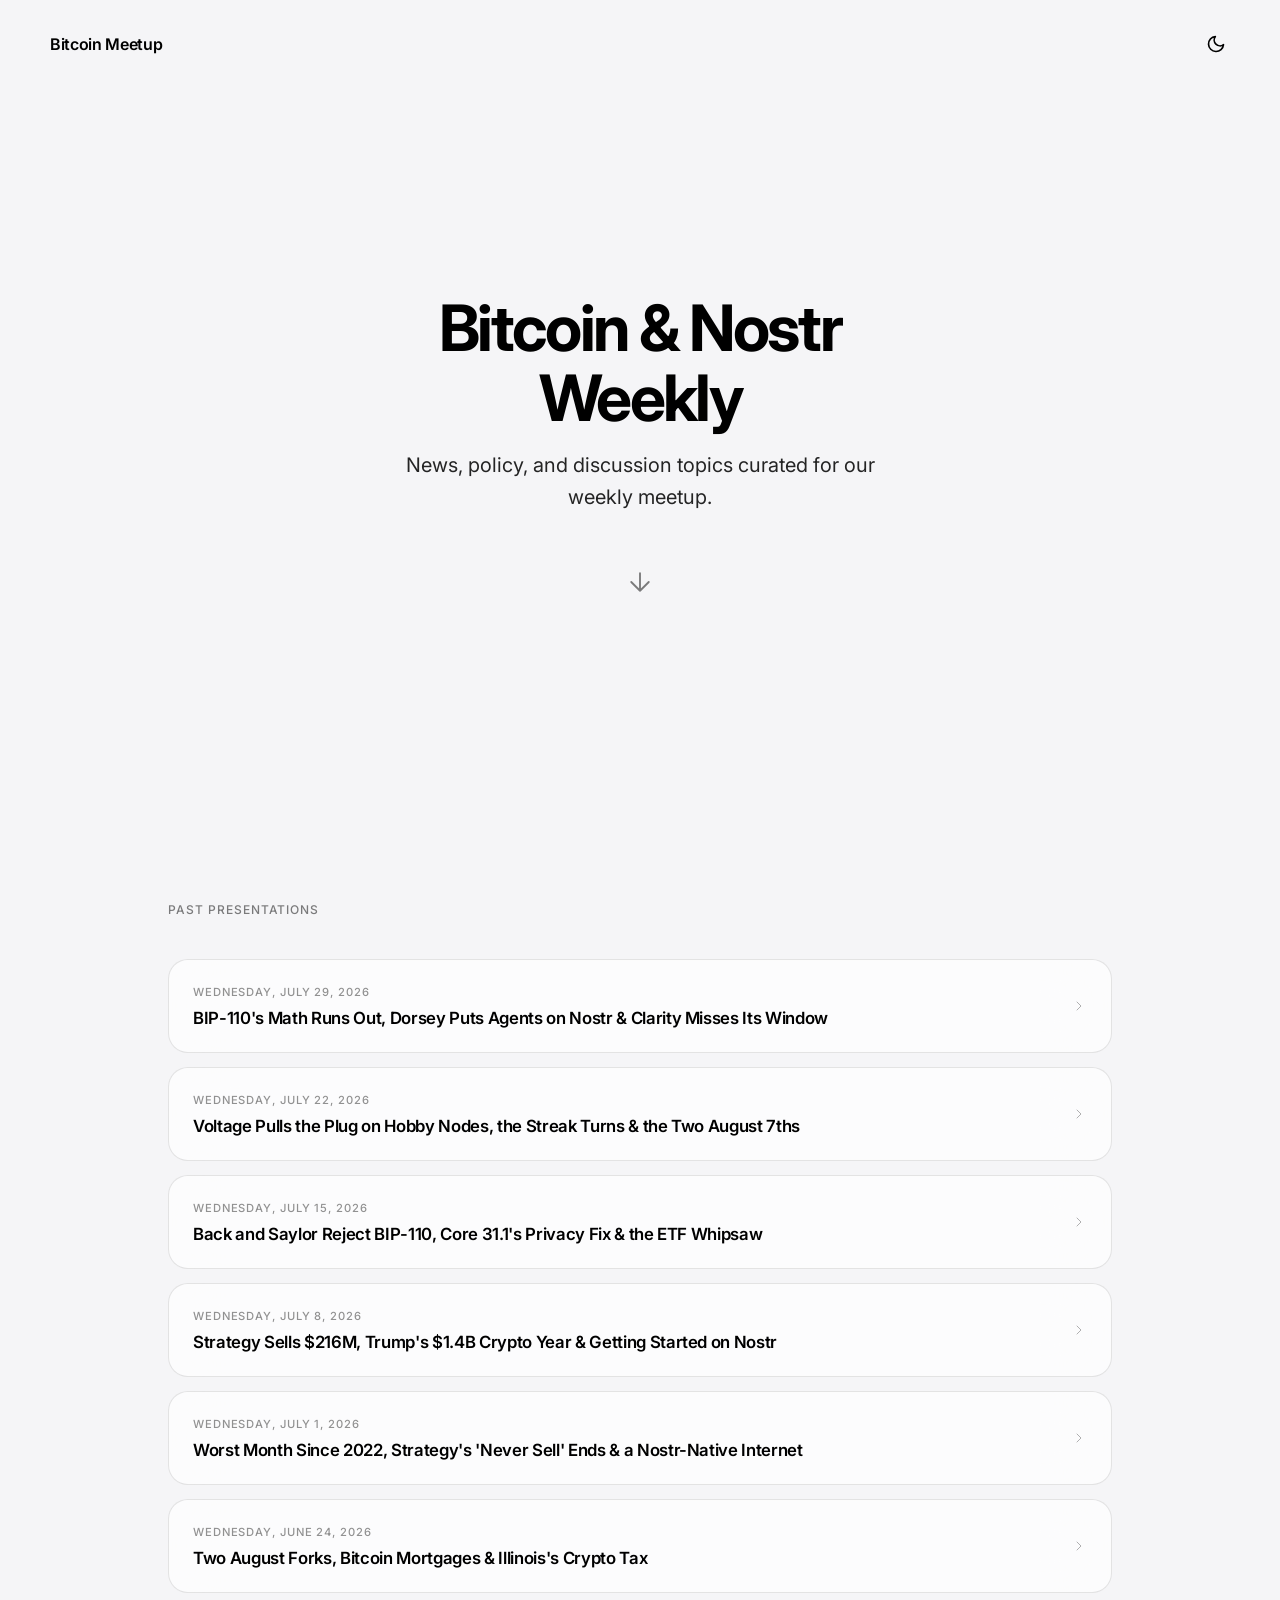
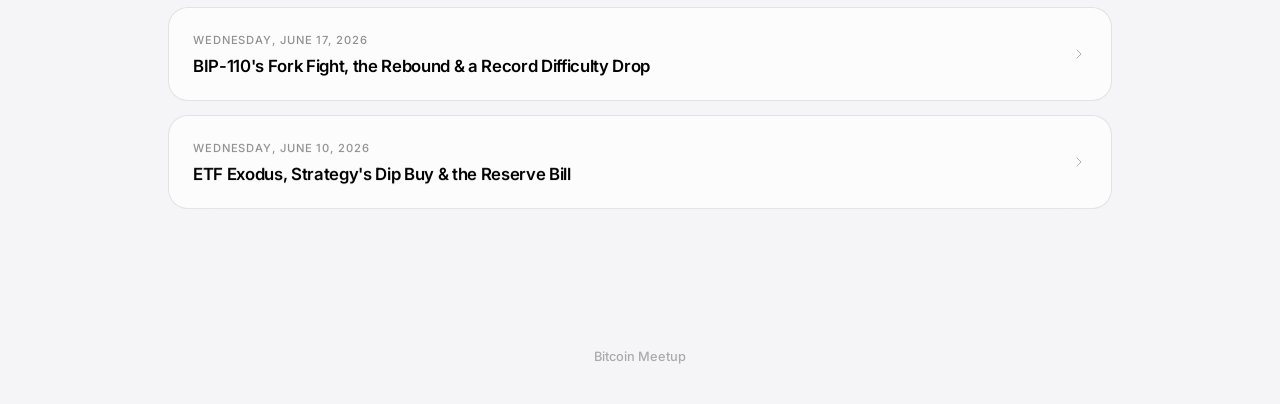
==== index.html @ 948a9940 "Add files via upload" ====
<!DOCTYPE html>
<html lang="en">
<head>
    <meta charset="UTF-8">
    <meta name="viewport" content="width=device-width, initial-scale=1.0, viewport-fit=cover">
    <title>Bitcoin Meetup — Weekly Presentations</title>
    <meta name="description" content="Weekly Bitcoin and Nostr news and discussion topics for our meetup group.">
    <meta name="theme-color" content="#000000">
    <meta name="apple-mobile-web-app-capable" content="yes">
    <meta name="apple-mobile-web-app-status-bar-style" content="black-translucent">
    <link rel="icon" href="data:image/svg+xml,<svg xmlns='http://www.w3.org/2000/svg' viewBox='0 0 100 100'><text y='.9em' font-size='90'>₿</text></svg>">
    <link href="https://fonts.googleapis.com/css2?family=Inter:wght@300;400;500;600;700&display=swap" rel="stylesheet">
    <link rel="stylesheet" href="styles.css">
</head>
<body data-theme="dark">

    <!-- Navigation -->
    <nav class="header-nav">
        <a href="index.html" class="logo" id="logo-refresh">Bitcoin Meetup</a>
        <div class="nav-right">
            <button id="theme-toggle" class="theme-toggle" aria-label="Toggle Theme">
                <svg id="theme-icon" width="20" height="20" viewBox="0 0 24 24" fill="none" stroke="currentColor"
                    stroke-width="2" stroke-linecap="round" stroke-linejoin="round">
                    <path class="sun-path"
                        d="M12 3v1m0 16v1m9-9h-1M4 12H3m15.364 6.364l-.707-.707M6.343 6.343l-.707-.707m12.728 0l-.707.707M6.343 17.657l-.707.707M16 12a4 4 0 11-8 0 4 4 0 018 0z">
                    </path>
                </svg>
            </button>
        </div>
    </nav>

    <!-- Hero Section -->
    <section class="hero-section">
        <div class="hero-content">
            <h1 class="hero-title">Bitcoin &amp; Nostr<br>Weekly</h1>
            <p class="hero-subtitle">News, policy, and discussion topics curated for our weekly meetup.</p>
            <a href="#presentations" class="scroll-cue" aria-label="Scroll to presentations">
                <svg width="30" height="30" viewBox="0 0 24 24" fill="none" stroke="currentColor" stroke-width="1.5" stroke-linecap="round" stroke-linejoin="round">
                    <path d="M12 5v14M19 12l-7 7-7-7"/>
                </svg>
            </a>
        </div>
    </section>

    <!-- Archive List -->
    <div class="content-section" id="presentations">
        <p class="section-label">Past Presentations</p>
        <div id="archive-list" class="archive-list">
            <!-- Populated by JavaScript -->
        </div>
        <div id="empty-state" class="empty-state" style="display: none;">
            <p class="empty-state-text">No presentations yet. Check back soon.</p>
        </div>
    </div>

    <!-- Footer -->
    <footer class="footer">
        Bitcoin Meetup
    </footer>

    <script src="gsap.min.js"></script>
    <script src="script.js"></script>
    <script>
        (function () {
            'use strict';

            // Inline fallback data (used when opening via file:// protocol)
            // Keep this in sync with weeks/index.json
            const INLINE_DATA = {
                "weeks": [
                    {
                        "id": "2026-W32",
                        "date": "2026-08-05",
                        "title": "The Coldcard Seed Heist & BIP-110's Flag Day"
                    },
                    {
                        "id": "2026-W31",
                        "date": "2026-07-29",
                        "title": "BIP-110's Math Runs Out, Dorsey Puts Agents on Nostr & Clarity Misses Its Window"
                    },
                    {
                        "id": "2026-W30",
                        "date": "2026-07-22",
                        "title": "Voltage Pulls the Plug on Hobby Nodes, the Streak Turns & the Two August 7ths"
                    },
                    {
                        "id": "2026-W29",
                        "date": "2026-07-15",
                        "title": "Back and Saylor Reject BIP-110, Core 31.1's Privacy Fix & the ETF Whipsaw"
                    },
                    {
                        "id": "2026-W28",
                        "date": "2026-07-08",
                        "title": "Strategy Sells $216M, Trump's $1.4B Crypto Year & Getting Started on Nostr"
                    },
                    {
                        "id": "2026-W27",
                        "date": "2026-07-01",
                        "title": "Worst Month Since 2022, Strategy's 'Never Sell' Ends & a Nostr-Native Internet"
                    },
                    {
                        "id": "2026-W26",
                        "date": "2026-06-24",
                        "title": "Two August Forks, Bitcoin Mortgages & Illinois's Crypto Tax"
                    },
                    {
                        "id": "2026-W25",
                        "date": "2026-06-17",
                        "title": "BIP-110's Fork Fight, the Rebound & a Record Difficulty Drop"
                    },
                    {
                        "id": "2026-W24",
                        "date": "2026-06-10",
                        "title": "ETF Exodus, Strategy's Dip Buy & the Reserve Bill"
                    }
                ]
            };

            const archiveList = document.getElementById('archive-list');
            const emptyState = document.getElementById('empty-state');

            function renderArchive(data) {
                if (!data.weeks || data.weeks.length === 0) {
                    emptyState.style.display = 'block';
                    return;
                }

                // Sort weeks newest first
                const sorted = data.weeks.sort((a, b) => b.date.localeCompare(a.date));

                sorted.forEach((week, index) => {
                    const card = document.createElement('a');
                    card.href = `week.html?week=${week.id}`;
                    card.className = 'archive-card';
                    card.dataset.delay = index * 0.1;

                    const dateObj = new Date(week.date + 'T12:00:00');
                    const formattedDate = dateObj.toLocaleDateString('en-US', {
                        weekday: 'long',
                        year: 'numeric',
                        month: 'long',
                        day: 'numeric'
                    });

                    card.innerHTML = `
                        <div class="archive-card-info">
                            <p class="archive-card-date">${formattedDate}</p>
                            <h3 class="archive-card-title">${week.title}</h3>
                        </div>
                        <svg class="archive-card-arrow" width="16" height="16" viewBox="0 0 24 24" fill="none" stroke="currentColor" stroke-width="1.5" stroke-linecap="round" stroke-linejoin="round">
                            <path d="M9 18l6-6-6-6"/>
                        </svg>
                    `;

                    archiveList.appendChild(card);
                });

                // Trigger scroll reveals for dynamically added cards
                if (typeof gsap !== 'undefined') {
                    const cards = archiveList.querySelectorAll('.archive-card');
                    gsap.set(cards, { opacity: 0, y: 20 });

                    const observer = new IntersectionObserver((entries) => {
                        entries.forEach(entry => {
                            if (entry.isIntersecting) {
                                gsap.to(entry.target, {
                                    opacity: 1,
                                    y: 0,
                                    duration: 0.8,
                                    ease: 'power4.out',
                                    delay: parseFloat(entry.target.dataset.delay) || 0
                                });
                                observer.unobserve(entry.target);
                            }
                        });
                    }, { threshold: 0.1 });

                    cards.forEach(card => observer.observe(card));
                }
            }

            // Try fetch first (works on GitHub Pages / HTTP), fall back to inline data (file://)
            fetch('weeks/index.json')
                .then(res => {
                    if (!res.ok) throw new Error('HTTP error');
                    return res.json();
                })
                .then(data => renderArchive(data))
                .catch(() => {
                    console.log('Using inline data (file:// mode)');
                    renderArchive(INLINE_DATA);
                });
        })();
    </script>
</body>
</html>
---- styles.css ----
/* ============================================================
   Sikorski Design System — Bitcoin Meetup Presentation
   ============================================================ */

/* === Reset === */
*, *::before, *::after {
    box-sizing: border-box;
    margin: 0;
    padding: 0;
}

/* === Color System === */
:root {
    --theme-black: #000000;
    --theme-dark-gray: #1c1c1e;
    --theme-light-gray: #f5f5f7;
    --theme-white: #ffffff;

    --bg-color: var(--theme-black);
    --text-color: var(--theme-white);
    --card-bg: rgba(28, 28, 30, 0.7);
    --card-border: rgba(255, 255, 255, 0.1);
    --card-hover: rgba(44, 44, 46, 0.8);
    --btn-bg: var(--theme-white);
    --btn-text: var(--theme-black);
    --btn-hover: #e0e0e0;
    --btn-sec-bg: transparent;
    --btn-sec-border: var(--theme-white);
    --btn-sec-text: var(--theme-white);
    --btn-sec-hover: rgba(255, 255, 255, 0.1);
    --divider: rgba(255, 255, 255, 0.08);
    --text-muted: rgba(255, 255, 255, 0.5);
}

[data-theme="light"] {
    --bg-color: var(--theme-light-gray);
    --text-color: var(--theme-black);
    --card-bg: rgba(255, 255, 255, 0.7);
    --card-border: rgba(0, 0, 0, 0.1);
    --card-hover: rgba(255, 255, 255, 0.9);
    --btn-bg: var(--theme-black);
    --btn-text: var(--theme-white);
    --btn-hover: #333333;
    --btn-sec-bg: transparent;
    --btn-sec-border: var(--theme-black);
    --btn-sec-text: var(--theme-black);
    --btn-sec-hover: rgba(0, 0, 0, 0.05);
    --divider: rgba(0, 0, 0, 0.08);
    --text-muted: rgba(0, 0, 0, 0.5);
}

/* === Base === */
html {
    scroll-behavior: smooth;
}

body {
    font-family: 'Inter', -apple-system, BlinkMacSystemFont, "Segoe UI", Roboto, Helvetica, Arial, sans-serif;
    background-color: var(--bg-color);
    color: var(--text-color);
    -webkit-font-smoothing: antialiased;
    -moz-osx-font-smoothing: grayscale;
    transition: background-color 0.5s ease, color 0.5s ease;
    overflow-x: hidden;
    min-height: 100vh;
}

h1, h2, h3 {
    letter-spacing: -0.04em;
    font-weight: 700;
}

p {
    line-height: 1.6;
    color: inherit;
    opacity: 0.85;
}

a {
    color: inherit;
    text-decoration: none;
}

/* === Navigation === */
.header-nav {
    position: fixed;
    top: 0;
    left: 0;
    width: 100%;
    padding: 30px 50px;
    display: flex;
    justify-content: space-between;
    align-items: center;
    z-index: 100;
    transition: padding 0.3s ease;
}

.logo {
    color: var(--text-color);
    text-decoration: none;
    font-size: 1rem;
    font-weight: 600;
    letter-spacing: -0.02em;
    transition: color 0.5s ease;
}

.nav-right {
    display: flex;
    align-items: center;
    gap: 16px;
}

.theme-toggle {
    background: none;
    border: none;
    color: var(--text-color);
    cursor: pointer;
    width: 28px;
    height: 28px;
    padding: 0;
    display: flex;
    align-items: center;
    justify-content: center;
    transition: color 0.5s ease;
}

/* === Hero Section === */
.hero-section {
    height: 100vh;
    display: flex;
    flex-direction: column;
    justify-content: center;
    align-items: center;
    text-align: center;
    padding: 0 20px;
    position: relative;
}

.hero-content {
    max-width: 700px;
    width: 100%;
}

.hero-title {
    font-size: clamp(2.5rem, 5vw, 4rem);
    line-height: 1.1;
    margin-bottom: 16px;
    opacity: 0;
    transform: translateY(30px);
}

.hero-subtitle {
    font-size: clamp(1rem, 2vw, 1.25rem);
    max-width: 480px;
    margin: 0 auto 40px;
    opacity: 0;
    transform: translateY(30px);
}

/* Scroll cue — gentle bob + glow pointing down to the presentations */
html {
    scroll-behavior: smooth;
}

.scroll-cue {
    display: inline-flex;
    align-items: center;
    justify-content: center;
    margin-top: 4px;
    padding: 10px;
    color: var(--text-color);
    opacity: 0;
    cursor: pointer;
    animation: scrollCueIn 0.9s ease 1.6s forwards,
               scrollCueBob 2.2s ease-in-out 2.6s infinite;
    transition: opacity 0.25s ease;
}

.scroll-cue svg {
    animation: scrollCueGlow 2.2s ease-in-out 2.6s infinite;
    transition: transform 0.25s ease;
}

.scroll-cue:hover {
    opacity: 1;
}

.scroll-cue:hover svg {
    transform: scale(1.12);
}

@keyframes scrollCueIn {
    from { opacity: 0; }
    to   { opacity: 0.5; }
}

@keyframes scrollCueBob {
    0%, 100% { transform: translateY(0); }
    50%      { transform: translateY(8px); }
}

@keyframes scrollCueGlow {
    0%, 100% { filter: drop-shadow(0 0 2px currentColor); }
    50%      { filter: drop-shadow(0 0 9px currentColor); }
}

@media (prefers-reduced-motion: reduce) {
    html {
        scroll-behavior: auto;
    }
    .scroll-cue {
        opacity: 0.5;
        animation: none;
    }
    .scroll-cue svg {
        animation: none;
        filter: drop-shadow(0 0 5px currentColor);
    }
}

.hero-cta {
    display: flex;
    gap: 12px;
    justify-content: center;
    flex-wrap: wrap;
    opacity: 0;
    transform: translateY(30px);
}

.hero-date {
    font-size: 0.75rem;
    font-weight: 500;
    color: var(--text-muted);
    text-transform: uppercase;
    letter-spacing: 0.08em;
    margin-bottom: 20px;
    opacity: 0;
    transform: translateY(30px);
}

/* === Buttons === */
.btn {
    padding: 14px 28px;
    border-radius: 30px;
    font-family: inherit;
    font-weight: 500;
    font-size: 1rem;
    cursor: pointer;
    transition: all 0.3s ease;
    text-decoration: none;
    display: inline-block;
    -webkit-tap-highlight-color: transparent;
}

.primary-btn {
    background-color: var(--btn-bg);
    color: var(--btn-text);
    border: none;
}

.primary-btn:hover {
    background-color: var(--btn-hover);
}

.primary-btn:active {
    transform: scale(0.97);
}

.secondary-btn {
    background-color: var(--btn-sec-bg);
    color: var(--btn-sec-text);
    border: 1px solid var(--btn-sec-border);
}

.secondary-btn:hover {
    background-color: var(--btn-sec-hover);
}

.secondary-btn:active {
    transform: scale(0.97);
}

/* === Cards (Glassmorphism) === */
.card {
    display: flex;
    align-items: center;
    justify-content: space-between;
    padding: 24px;
    background: var(--card-bg);
    backdrop-filter: blur(30px);
    -webkit-backdrop-filter: blur(30px);
    border: 1px solid var(--card-border);
    border-radius: 20px;
    text-decoration: none;
    color: inherit;
    transition: all 0.3s ease;
}

a.card:hover,
button.card:hover {
    background: var(--card-hover);
    transform: translateY(-2px);
}

a.card:active,
button.card:active {
    transform: translateY(0);
}

.card-info {
    flex: 1;
    min-width: 0;
}

.card-title {
    font-size: 1.05rem;
    font-weight: 600;
    letter-spacing: -0.02em;
    margin-bottom: 6px;
}

.card-desc {
    font-size: 0.85rem;
    font-weight: 400;
    opacity: 0.6;
    line-height: 1.5;
}

.card-arrow {
    flex-shrink: 0;
    margin-left: 16px;
    opacity: 0.3;
    transition: opacity 0.3s ease, transform 0.3s ease;
}

a.card:hover .card-arrow,
button.card:hover .card-arrow {
    opacity: 0.7;
    transform: translateX(3px);
}

/* Card grid for topic overview */
.card-grid {
    display: grid;
    grid-template-columns: repeat(auto-fit, minmax(280px, 1fr));
    gap: 14px;
    margin-bottom: 16px;
}

/* Card stack (vertical list) */
.card-stack {
    display: flex;
    flex-direction: column;
    gap: 14px;
    margin-bottom: 16px;
}

/* === Section Labels & Dividers === */
.section-label {
    font-size: 0.75rem;
    font-weight: 500;
    color: var(--text-muted);
    text-transform: uppercase;
    letter-spacing: 0.08em;
    margin-bottom: 20px;
}

.divider {
    width: 100%;
    height: 1px;
    background: var(--divider);
    margin: 48px 0 32px;
}

/* === Content Section === */
.content-section {
    max-width: 1000px;
    width: 100%;
    margin: 0 auto;
    padding: 0 28px 80px;
}

/* === Footer === */
.footer {
    text-align: center;
    font-size: 0.8rem;
    font-weight: 500;
    opacity: 0.3;
    padding: 60px 0 40px;
}

/* === Back Link === */
.back-link {
    display: inline-block;
    font-size: 0.9rem;
    font-weight: 400;
    opacity: 0.5;
    transition: opacity 0.3s ease;
    margin-bottom: 24px;
    text-decoration: none;
    color: inherit;
}

.back-link:hover {
    opacity: 1;
}

/* ============================================================
   PRESENTATION-SPECIFIC STYLES
   ============================================================ */

/* === Slide System === */
.presentation-container {
    width: 100%;
    height: 100vh;
    overflow: hidden;
    position: relative;
}

.slide {
    position: absolute;
    top: 0;
    left: 0;
    width: 100%;
    height: 100%;
    display: flex;
    flex-direction: column;
    justify-content: flex-start;
    align-items: center;
    padding: 120px 40px 110px;
    overflow-y: auto;
    -ms-overflow-style: none;
    scrollbar-width: none;
    opacity: 0;
    visibility: hidden;
    pointer-events: none;
}

.slide::-webkit-scrollbar {
    display: none;
}

.slide.active {
    opacity: 1;
    visibility: visible;
    pointer-events: auto;
}

.slide-content {
    max-width: 1000px;
    width: 100%;
    position: relative;
    margin: auto 0;
}

/* Slide text elements */
.slide-heading {
    font-size: clamp(2rem, 4vw, 3rem);
    line-height: 1.1;
    margin-bottom: 24px;
}

.slide-body {
    font-size: clamp(1rem, 1.5vw, 1.15rem);
    line-height: 1.7;
    opacity: 0.85;
    max-width: 700px;
    margin-bottom: 32px;
}

.slide-bullets {
    list-style: none;
    padding: 0;
    max-width: 700px;
}

.slide-bullets li {
    font-size: clamp(1rem, 1.5vw, 1.15rem);
    line-height: 1.6;
    opacity: 0.85;
    padding: 12px 0;
    border-bottom: 1px solid var(--divider);
    position: relative;
    padding-left: 24px;
}

.slide-bullets li::before {
    content: '';
    position: absolute;
    left: 0;
    top: 50%;
    transform: translateY(-50%);
    width: 6px;
    height: 6px;
    border-radius: 50%;
    background: var(--text-color);
    opacity: 0.3;
}

.slide-bullets li:first-child {
    border-top: 1px solid var(--divider);
}

.slide-link {
    display: inline-flex;
    align-items: center;
    gap: 8px;
    font-size: 1rem;
    font-weight: 500;
    opacity: 0.7;
    transition: opacity 0.3s ease;
    margin-top: 16px;
}

.slide-link:hover {
    opacity: 1;
}

.slide-link svg {
    transition: transform 0.3s ease;
}

.slide-link:hover svg {
    transform: translateX(3px);
}

/* Topic badge on slides */
.slide-topic-badge {
    font-size: 0.75rem;
    font-weight: 500;
    color: var(--text-muted);
    text-transform: uppercase;
    letter-spacing: 0.08em;
    margin-bottom: 16px;
}

/* === Video Embed === */
.video-container {
    position: relative;
    width: 100%;
    max-width: 800px;
    border-radius: 20px;
    overflow: hidden;
    background: var(--card-bg);
    border: 1px solid var(--card-border);
    margin-bottom: 24px;
}

.video-container::before {
    content: '';
    display: block;
    padding-top: 56.25%; /* 16:9 */
}

.video-container iframe {
    position: absolute;
    top: 0;
    left: 0;
    width: 100%;
    height: 100%;
    border: none;
}

.video-title {
    font-size: 0.85rem;
    font-weight: 400;
    opacity: 0.5;
    margin-top: 12px;
}

/* === Image & Gallery Embed === */
.slide-image-container {
    width: 100%;
    max-width: 800px;
    margin-bottom: 24px;
    border-radius: 20px;
    overflow: hidden;
    border: 1px solid var(--card-border);
    background: var(--card-bg);
}

.slide-image-container img {
    width: 100%;
    height: auto;
    display: block;
    object-fit: cover;
}

.slide-gallery-container {
    display: grid;
    grid-template-columns: repeat(auto-fit, minmax(240px, 1fr));
    gap: 16px;
    width: 100%;
    max-width: 800px;
    margin-bottom: 24px;
}

.slide-gallery-item {
    border-radius: 16px;
    overflow: hidden;
    border: 1px solid var(--card-border);
    background: var(--card-bg);
}

.slide-gallery-item img {
    width: 100%;
    height: 100%;
    min-height: 200px;
    max-height: 350px;
    display: block;
    object-fit: cover;
}

/* === Progress Bar === */
.progress-bar-container {
    position: fixed;
    top: 0;
    left: 0;
    width: 100%;
    height: 3px;
    z-index: 150;
    background: transparent;
}

.progress-bar {
    height: 100%;
    width: 0%;
    background: var(--text-color);
    opacity: 0.25;
    transition: width 0.4s cubic-bezier(0.16, 1, 0.3, 1),
                background-color 0.5s ease,
                opacity 0.5s ease;
}

/* Topic accents — the ONE sanctioned exception to the monochrome rule:
   the progress bar tints orange on Bitcoin topics, purple on Nostr topics. */
.progress-bar.accent-bitcoin {
    background: #f7931a;
    opacity: 0.9;
}

.progress-bar.accent-nostr {
    background: #a06af9;
    opacity: 0.9;
}

/* === Presenter Controls === */
.presenter-controls {
    position: fixed;
    bottom: 0;
    left: 0;
    width: 100%;
    padding: 16px 40px;
    display: flex;
    justify-content: space-between;
    align-items: center;
    z-index: 100;
    background: var(--card-bg);
    backdrop-filter: blur(30px);
    -webkit-backdrop-filter: blur(30px);
    border-top: 1px solid var(--card-border);
    transition: transform 0.3s ease;
}

.controls-left,
.controls-center,
.controls-right {
    display: flex;
    align-items: center;
    gap: 12px;
}

.controls-center {
    position: absolute;
    left: 50%;
    transform: translateX(-50%);
}

.control-btn {
    background: none;
    border: none;
    color: var(--text-color);
    cursor: pointer;
    width: 40px;
    height: 40px;
    display: flex;
    align-items: center;
    justify-content: center;
    border-radius: 50%;
    transition: all 0.3s ease;
    opacity: 0.5;
}

.control-btn:hover {
    opacity: 1;
    background: var(--card-hover);
}

.control-btn:active {
    transform: scale(0.93);
}

.control-btn.active {
    opacity: 1;
}

/* Navigation arrows */
.nav-btn {
    width: 44px;
    height: 44px;
    opacity: 0.6;
}

.nav-btn:hover {
    opacity: 1;
}

.nav-btn:disabled {
    opacity: 0.15;
    cursor: default;
    pointer-events: none;
}

/* Slide counter */
.slide-counter {
    font-size: 0.8rem;
    font-weight: 500;
    opacity: 0.5;
    min-width: 60px;
    text-align: center;
    font-variant-numeric: tabular-nums;
}

/* Timer */
.timer-display {
    font-size: 0.85rem;
    font-weight: 500;
    font-variant-numeric: tabular-nums;
    opacity: 0.5;
    cursor: pointer;
    padding: 6px 12px;
    border-radius: 20px;
    transition: all 0.3s ease;
    user-select: none;
    border: none;
    background: none;
    color: var(--text-color);
}

.timer-display:hover {
    opacity: 0.8;
    background: var(--card-hover);
}

.timer-display.warning {
    opacity: 0.8;
}

.timer-display.critical {
    opacity: 1;
    animation: timerPulse 2s ease-in-out infinite;
}

@keyframes timerPulse {
    0%, 100% { opacity: 1; }
    50% { opacity: 0.4; }
}

/* === TOC Sidebar === */
.toc-overlay {
    position: fixed;
    top: 0;
    left: 0;
    width: 100%;
    height: 100%;
    background: rgba(0, 0, 0, 0.4);
    backdrop-filter: blur(8px);
    -webkit-backdrop-filter: blur(8px);
    z-index: 200;
    opacity: 0;
    visibility: hidden;
    transition: opacity 0.3s ease, visibility 0.3s ease;
}

.toc-overlay.open {
    opacity: 1;
    visibility: visible;
}

.toc-sidebar {
    position: fixed;
    top: 0;
    left: 0;
    width: 340px;
    max-width: 85vw;
    height: 100%;
    background: var(--card-bg);
    backdrop-filter: blur(30px);
    -webkit-backdrop-filter: blur(30px);
    border-right: 1px solid var(--card-border);
    z-index: 201;
    padding: 80px 32px 32px;
    overflow-y: auto;
    transform: translateX(-100%);
    transition: transform 0.4s cubic-bezier(0.16, 1, 0.3, 1);
}

.toc-sidebar.open {
    transform: translateX(0);
}

.toc-title {
    font-size: 0.75rem;
    font-weight: 500;
    color: var(--text-muted);
    text-transform: uppercase;
    letter-spacing: 0.08em;
    margin-bottom: 24px;
}

.toc-close {
    position: absolute;
    top: 28px;
    right: 24px;
    background: rgba(128, 128, 128, 0.2);
    border: none;
    color: var(--text-color);
    width: 32px;
    height: 32px;
    border-radius: 50%;
    font-size: 1.2rem;
    cursor: pointer;
    display: flex;
    align-items: center;
    justify-content: center;
    transition: all 0.3s ease;
}

.toc-close:hover {
    background: rgba(128, 128, 128, 0.4);
}

.toc-item {
    display: flex;
    align-items: center;
    gap: 12px;
    padding: 14px 0;
    border-bottom: 1px solid var(--divider);
    cursor: pointer;
    opacity: 0.5;
    transition: opacity 0.3s ease;
    color: inherit;
    text-decoration: none;
    background: none;
    border-left: none;
    border-right: none;
    border-top: none;
    width: 100%;
    text-align: left;
    font-family: inherit;
}

.toc-item:first-child {
    border-top: 1px solid var(--divider);
}

.toc-item:hover {
    opacity: 0.8;
}

.toc-item.active {
    opacity: 1;
}

.toc-item-number {
    font-size: 0.75rem;
    font-weight: 500;
    color: var(--text-muted);
    min-width: 24px;
}

.toc-item-title {
    font-size: 0.95rem;
    font-weight: 500;
}

/* === QR Code Overlay === */
.qr-overlay {
    position: fixed;
    bottom: 90px;
    right: 40px;
    background: var(--card-bg);
    backdrop-filter: blur(30px);
    -webkit-backdrop-filter: blur(30px);
    border: 1px solid var(--card-border);
    border-radius: 20px;
    padding: 20px;
    z-index: 150;
    opacity: 0;
    visibility: hidden;
    transform: translateY(10px);
    transition: all 0.3s ease;
}

.qr-overlay.visible {
    opacity: 1;
    visibility: visible;
    transform: translateY(0);
}

.qr-overlay canvas {
    display: block;
    border-radius: 12px;
}

.qr-label {
    font-size: 0.7rem;
    font-weight: 500;
    color: var(--text-muted);
    text-transform: uppercase;
    letter-spacing: 0.06em;
    margin-top: 12px;
    text-align: center;
}

/* === Overview Slide Specific === */
.overview-grid {
    display: grid;
    grid-template-columns: repeat(auto-fit, minmax(280px, 1fr));
    gap: 14px;
    width: 100%;
}

.topic-card {
    display: flex;
    align-items: center;
    justify-content: space-between;
    padding: 24px;
    background: var(--card-bg);
    backdrop-filter: blur(30px);
    -webkit-backdrop-filter: blur(30px);
    border: 1px solid var(--card-border);
    border-radius: 20px;
    cursor: pointer;
    transition: all 0.3s ease;
    border-left: none;
    border-right: none;
    border-top: none;
    font-family: inherit;
    color: inherit;
    text-align: left;
    width: 100%;
}

.topic-card:hover {
    background: var(--card-hover);
    transform: translateY(-2px);
}

.topic-card:active {
    transform: translateY(0);
}

.topic-card-info {
    flex: 1;
    min-width: 0;
}

.topic-card-number {
    font-size: 0.7rem;
    font-weight: 500;
    color: var(--text-muted);
    text-transform: uppercase;
    letter-spacing: 0.08em;
    margin-bottom: 6px;
}

.topic-card-title {
    font-size: 1.05rem;
    font-weight: 600;
    letter-spacing: -0.02em;
    margin-bottom: 6px;
}

.topic-card-desc {
    font-size: 0.85rem;
    font-weight: 400;
    opacity: 0.6;
    line-height: 1.5;
}

.topic-card-arrow {
    flex-shrink: 0;
    margin-left: 16px;
    opacity: 0.3;
    transition: opacity 0.3s ease, transform 0.3s ease;
}

.topic-card:hover .topic-card-arrow {
    opacity: 0.7;
    transform: translateX(3px);
}

/* === Keyboard Hints === */
.keyboard-hints {
    position: fixed;
    bottom: 80px;
    left: 50%;
    transform: translateX(-50%);
    display: flex;
    gap: 16px;
    opacity: 0;
    transition: opacity 0.5s ease;
    pointer-events: none;
    z-index: 90;
}

.keyboard-hints.visible {
    opacity: 1;
}

.key-hint {
    display: flex;
    align-items: center;
    gap: 6px;
    font-size: 0.7rem;
    font-weight: 400;
    color: var(--text-muted);
}

.key-hint kbd {
    display: inline-flex;
    align-items: center;
    justify-content: center;
    min-width: 24px;
    height: 24px;
    padding: 0 6px;
    background: var(--card-bg);
    border: 1px solid var(--card-border);
    border-radius: 6px;
    font-family: inherit;
    font-size: 0.65rem;
    font-weight: 500;
    backdrop-filter: blur(10px);
    -webkit-backdrop-filter: blur(10px);
}

/* === Archive Page (index.html) === */
.archive-list {
    display: flex;
    flex-direction: column;
    gap: 14px;
    padding-top: 20px;
}

.archive-card {
    display: flex;
    align-items: center;
    justify-content: space-between;
    padding: 24px;
    background: var(--card-bg);
    backdrop-filter: blur(30px);
    -webkit-backdrop-filter: blur(30px);
    border: 1px solid var(--card-border);
    border-radius: 20px;
    text-decoration: none;
    color: inherit;
    transition: all 0.3s ease;
}

.archive-card:hover {
    background: var(--card-hover);
    transform: translateY(-2px);
}

.archive-card:active {
    transform: translateY(0);
}

.archive-card-info {
    flex: 1;
    min-width: 0;
}

.archive-card-date {
    font-size: 0.7rem;
    font-weight: 500;
    color: var(--text-muted);
    text-transform: uppercase;
    letter-spacing: 0.08em;
    margin-bottom: 6px;
}

.archive-card-title {
    font-size: 1.05rem;
    font-weight: 600;
    letter-spacing: -0.02em;
}

.archive-card-arrow {
    flex-shrink: 0;
    margin-left: 16px;
    opacity: 0.3;
    transition: opacity 0.3s ease, transform 0.3s ease;
}

.archive-card:hover .archive-card-arrow {
    opacity: 0.7;
    transform: translateX(3px);
}

/* === Empty State === */
.empty-state {
    text-align: center;
    padding: 80px 20px;
    opacity: 0.4;
}

.empty-state-icon {
    font-size: 3rem;
    margin-bottom: 16px;
}

.empty-state-text {
    font-size: 1rem;
    font-weight: 400;
}

/* === Loading State === */
.loading-state {
    display: flex;
    align-items: center;
    justify-content: center;
    height: 100vh;
    opacity: 0.4;
}

.loading-dot {
    width: 8px;
    height: 8px;
    border-radius: 50%;
    background: var(--text-color);
    margin: 0 4px;
    animation: loadingPulse 1.4s ease-in-out infinite;
}

.loading-dot:nth-child(2) {
    animation-delay: 0.2s;
}

.loading-dot:nth-child(3) {
    animation-delay: 0.4s;
}

@keyframes loadingPulse {
    0%, 80%, 100% {
        opacity: 0.2;
        transform: scale(0.8);
    }
    40% {
        opacity: 1;
        transform: scale(1);
    }
}

/* ============================================================
   RESPONSIVE
   ============================================================ */

@media (max-width: 768px) {
    .header-nav {
        padding: 20px;
    }

    .content-section {
        padding: 0 20px 60px;
    }

    .slide {
        padding: 70px 20px 100px;
    }

    .presenter-controls {
        padding: 12px 20px;
    }

    .overview-grid {
        grid-template-columns: 1fr;
    }

    .toc-sidebar {
        width: 100%;
        max-width: 100vw;
    }

    .qr-overlay {
        right: 20px;
        bottom: 80px;
    }

    .keyboard-hints {
        display: none;
    }

    .controls-center {
        position: static;
        transform: none;
    }

    .slide-heading {
        font-size: clamp(1.8rem, 5vw, 2.5rem);
    }

    .video-container {
        border-radius: 12px;
    }
}

@media (max-width: 380px) {
    .hero-title {
        font-size: 2rem;
    }

    .slide-heading {
        font-size: 1.6rem;
    }
}

/* === Live Dashboard Widget (Phase 1 — live price/height/fee) === */
.live-dashboard {
    margin: 8px 0 24px;
    padding: 28px 32px;
    background: var(--card-bg);
    border: 1px solid var(--card-border);
    border-radius: 16px;
    backdrop-filter: blur(20px);
    -webkit-backdrop-filter: blur(20px);
    display: flex;
    flex-direction: column;
    gap: 20px;
    max-width: 520px;
}

.live-metric {
    display: flex;
    flex-direction: column;
    gap: 4px;
}

.live-label {
    font-size: 0.72rem;
    text-transform: uppercase;
    letter-spacing: 0.08em;
    color: var(--text-muted);
}

.live-metric-primary .live-value {
    font-size: clamp(2.5rem, 6vw, 3.75rem);
    font-weight: 700;
    letter-spacing: -0.04em;
    line-height: 1;
    font-variant-numeric: tabular-nums;
}

.live-metric-row {
    display: flex;
    gap: 40px;
}

.live-value-sm {
    font-size: clamp(1.1rem, 2.5vw, 1.4rem);
    font-weight: 600;
    letter-spacing: -0.02em;
    font-variant-numeric: tabular-nums;
}

.live-status {
    font-size: 0.7rem;
    color: var(--text-muted);
    opacity: 0.7;
}

/* subtle monochrome "live" pulse next to the price */
.live-metric-primary .live-value::after {
    content: '';
    display: inline-block;
    width: 7px;
    height: 7px;
    margin-left: 12px;
    border-radius: 50%;
    background: #f7931a;
    vertical-align: middle;
    animation: live-pulse 2s ease-in-out infinite;
}

@keyframes live-pulse {
    0%, 100% { opacity: 0.4; box-shadow: 0 0 4px 0 rgba(247, 147, 26, 0.45); }
    50%      { opacity: 1;   box-shadow: 0 0 11px 2px rgba(247, 147, 26, 0.9); }
}

@media (prefers-reduced-motion: reduce) {
    .live-metric-primary .live-value::after {
        animation: none;
        opacity: 0.95;
        box-shadow: 0 0 7px 1px rgba(247, 147, 26, 0.7);
    }
}

/* multiple click-out links in one row (e.g. dashboard slide) */
.slide-links-row {
    display: flex;
    flex-wrap: wrap;
    gap: 12px;
    margin-top: 8px;
}
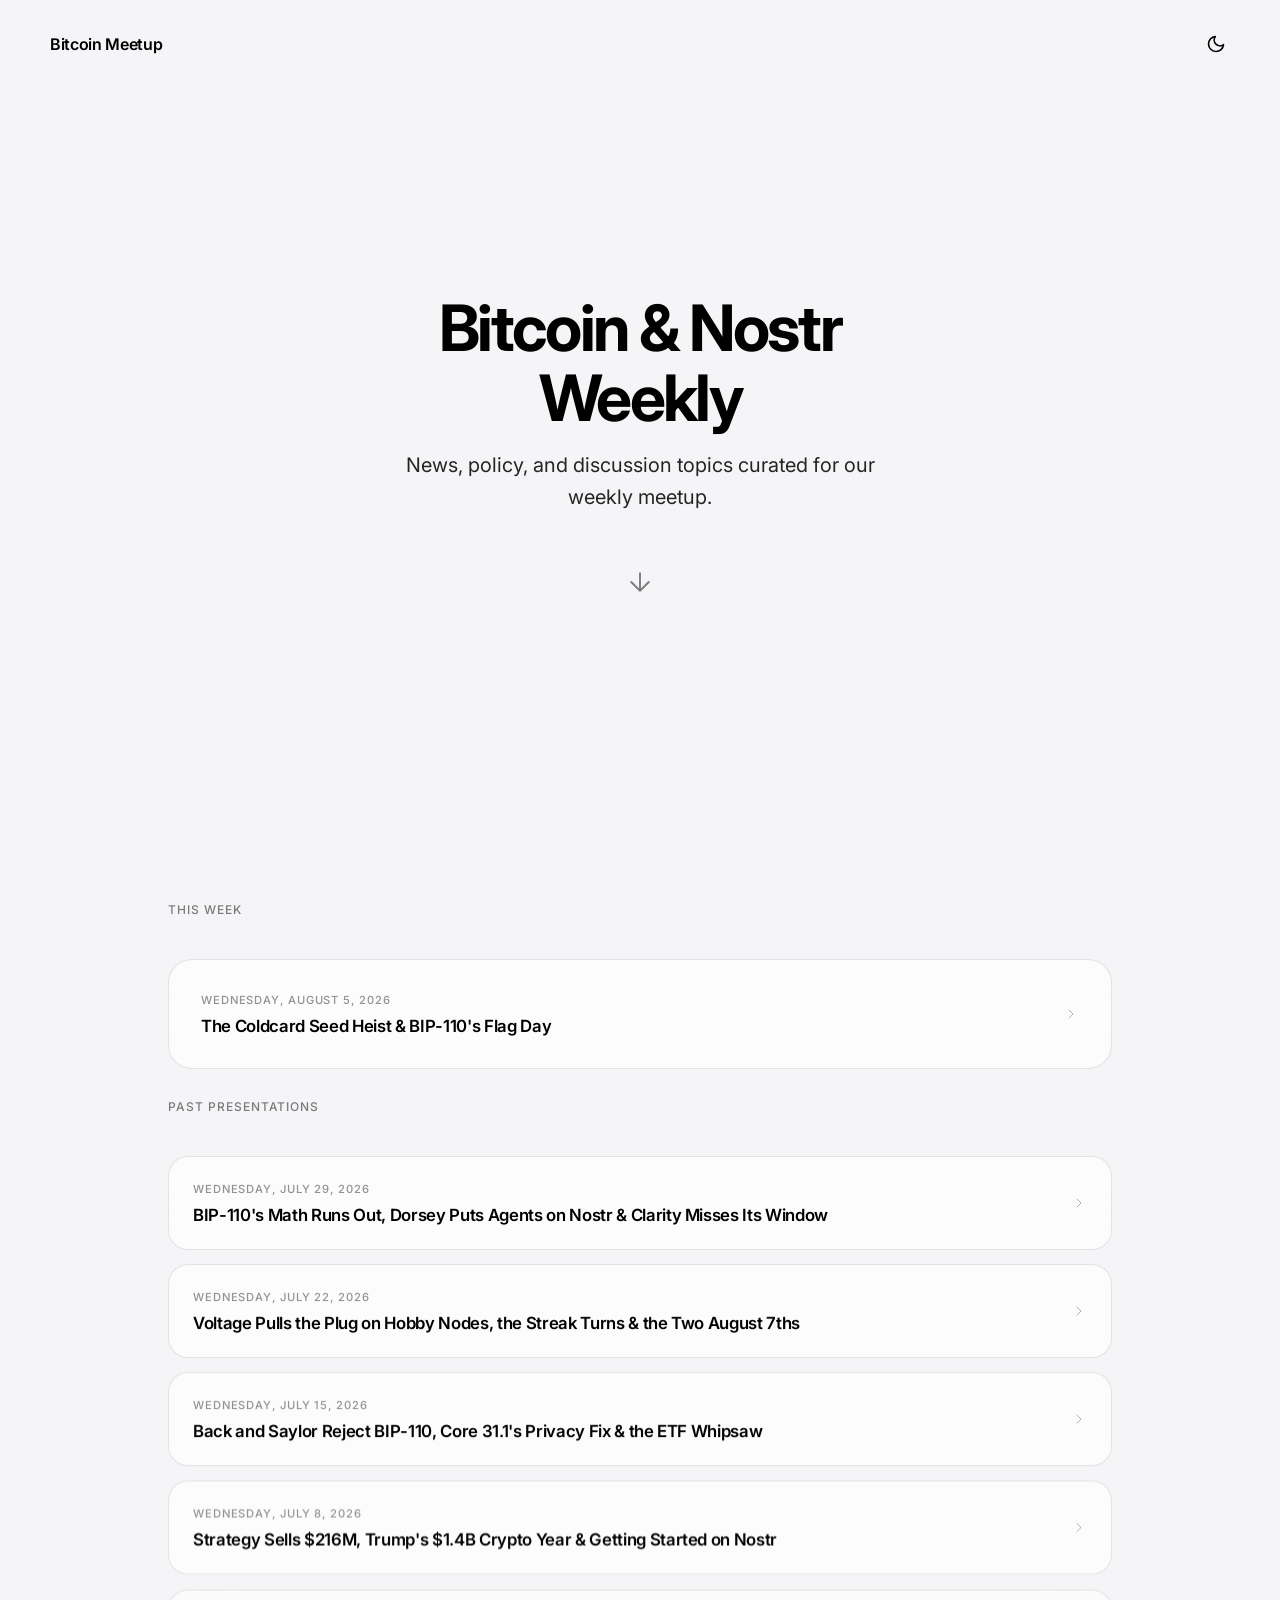
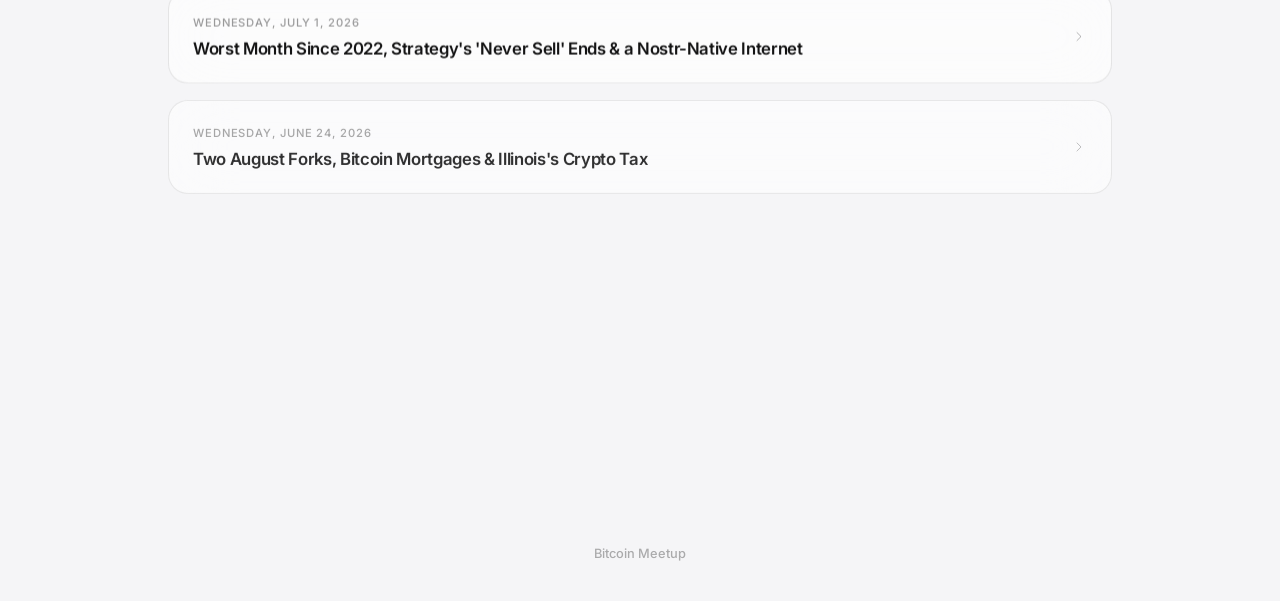
==== commit c968b11c: "Add files via upload" ====
--- a/index.html
+++ b/index.html
@@ -34,13 +34,19 @@
         <div class="hero-content">
             <h1 class="hero-title">Bitcoin &amp; Nostr<br>Weekly</h1>
             <p class="hero-subtitle">News, policy, and discussion topics curated for our weekly meetup.</p>
-            <a href="#presentations" class="scroll-cue" aria-label="Scroll to presentations">
+            <a href="#current-section" class="scroll-cue" aria-label="Scroll to presentations">
                 <svg width="30" height="30" viewBox="0 0 24 24" fill="none" stroke="currentColor" stroke-width="1.5" stroke-linecap="round" stroke-linejoin="round">
                     <path d="M12 5v14M19 12l-7 7-7-7"/>
                 </svg>
             </a>
         </div>
     </section>
+
+    <!-- Current Presentation -->
+    <div class="content-section current-section" id="current-section">
+        <p class="section-label">This Week</p>
+        <div id="current-list" class="archive-list current-list"></div>
+    </div>
 
     <!-- Archive List -->
     <div class="content-section" id="presentations">
@@ -117,7 +123,35 @@
             };
 
             const archiveList = document.getElementById('archive-list');
+            const currentList = document.getElementById('current-list');
+            const pastSection = document.getElementById('presentations');
             const emptyState = document.getElementById('empty-state');
+
+            function buildCard(week, index, featured) {
+                const card = document.createElement('a');
+                card.href = `week.html?week=${week.id}`;
+                card.className = featured ? 'archive-card current-card' : 'archive-card';
+                card.dataset.delay = index * 0.1;
+
+                const dateObj = new Date(week.date + 'T12:00:00');
+                const formattedDate = dateObj.toLocaleDateString('en-US', {
+                    weekday: 'long',
+                    year: 'numeric',
+                    month: 'long',
+                    day: 'numeric'
+                });
+
+                card.innerHTML = `
+                    <div class="archive-card-info">
+                        <p class="archive-card-date">${formattedDate}</p>
+                        <h3 class="archive-card-title">${week.title}</h3>
+                    </div>
+                    <svg class="archive-card-arrow" width="16" height="16" viewBox="0 0 24 24" fill="none" stroke="currentColor" stroke-width="1.5" stroke-linecap="round" stroke-linejoin="round">
+                        <path d="M9 18l6-6-6-6"/>
+                    </svg>
+                `;
+                return card;
+            }
 
             function renderArchive(data) {
                 if (!data.weeks || data.weeks.length === 0) {
@@ -126,38 +160,22 @@
                 }
 
                 // Sort weeks newest first
-                const sorted = data.weeks.sort((a, b) => b.date.localeCompare(a.date));
-
-                sorted.forEach((week, index) => {
-                    const card = document.createElement('a');
-                    card.href = `week.html?week=${week.id}`;
-                    card.className = 'archive-card';
-                    card.dataset.delay = index * 0.1;
-
-                    const dateObj = new Date(week.date + 'T12:00:00');
-                    const formattedDate = dateObj.toLocaleDateString('en-US', {
-                        weekday: 'long',
-                        year: 'numeric',
-                        month: 'long',
-                        day: 'numeric'
-                    });
-
-                    card.innerHTML = `
-                        <div class="archive-card-info">
-                            <p class="archive-card-date">${formattedDate}</p>
-                            <h3 class="archive-card-title">${week.title}</h3>
-                        </div>
-                        <svg class="archive-card-arrow" width="16" height="16" viewBox="0 0 24 24" fill="none" stroke="currentColor" stroke-width="1.5" stroke-linecap="round" stroke-linejoin="round">
-                            <path d="M9 18l6-6-6-6"/>
-                        </svg>
-                    `;
-
-                    archiveList.appendChild(card);
-                });
+                const sorted = data.weeks.slice().sort((a, b) => b.date.localeCompare(a.date));
+
+                // Newest week is featured up top as "This Week"
+                currentList.appendChild(buildCard(sorted[0], 0, true));
+
+                // Everything else goes under "Past Presentations"
+                const past = sorted.slice(1);
+                if (past.length === 0) {
+                    pastSection.style.display = 'none';
+                } else {
+                    past.forEach((week, index) => archiveList.appendChild(buildCard(week, index, false)));
+                }
 
                 // Trigger scroll reveals for dynamically added cards
                 if (typeof gsap !== 'undefined') {
-                    const cards = archiveList.querySelectorAll('.archive-card');
+                    const cards = document.querySelectorAll('.archive-card');
                     gsap.set(cards, { opacity: 0, y: 20 });
 
                     const observer = new IntersectionObserver((entries) => {
--- a/styles.css
+++ b/styles.css
@@ -1109,6 +1109,20 @@
     transform: translateX(3px);
 }
 
+/* === This Week (featured newest card) === */
+.current-section {
+    padding-bottom: 28px;
+}
+
+.current-list {
+    padding-top: 20px;
+}
+
+.current-card {
+    padding: 32px;
+    border-radius: 24px;
+}
+
 /* === Empty State === */
 .empty-state {
     text-align: center;
@@ -1313,3 +1327,129 @@
     gap: 12px;
     margin-top: 8px;
 }
+
+/* ============================================================
+   Curtain Reveal — opt-in "reveal" slide key (presenter.js)
+   Glass curtain over a slide until the button is clicked.
+   Mirrored 2026-07-16 from the 3DP site. Monochrome only.
+   ============================================================ */
+.slide.reveal-armed {
+    overflow: hidden;
+}
+
+.slide.reveal-armed .slide-content {
+    opacity: 0;
+}
+
+.slide-reveal-curtain {
+    position: absolute;
+    inset: 0;
+    z-index: 5;
+    overflow: hidden;
+}
+
+.slide-reveal-panel {
+    position: absolute;
+    top: 0;
+    bottom: 0;
+    width: 50.5%;
+    background: var(--card-bg);
+    -webkit-backdrop-filter: blur(24px) saturate(140%);
+    backdrop-filter: blur(24px) saturate(140%);
+    will-change: transform;
+}
+
+.slide-reveal-panel-left {
+    left: 0;
+    border-right: 1px solid var(--card-border);
+}
+
+.slide-reveal-panel-right {
+    right: 0;
+    border-left: 1px solid var(--card-border);
+}
+
+.slide-reveal-seam {
+    position: absolute;
+    top: 0;
+    bottom: 0;
+    left: 50%;
+    width: 1px;
+    background: var(--text-color);
+    opacity: 0;
+    z-index: 6;
+    pointer-events: none;
+}
+
+.slide-reveal-center {
+    position: absolute;
+    inset: 0;
+    z-index: 7;
+    display: flex;
+    flex-direction: column;
+    align-items: center;
+    justify-content: center;
+    gap: 28px;
+    text-align: center;
+    padding: 40px;
+}
+
+.slide-reveal-kicker {
+    font-size: 0.85rem;
+    font-weight: 600;
+    letter-spacing: 0.35em;
+    text-transform: uppercase;
+    color: var(--text-muted);
+}
+
+.slide-reveal-btn {
+    font: inherit;
+    font-size: 1rem;
+    font-weight: 600;
+    padding: 16px 44px;
+    border-radius: 999px;
+    border: 1px solid var(--card-border);
+    background: var(--btn-bg);
+    color: var(--btn-text);
+    cursor: pointer;
+    transition: transform 0.3s ease, background 0.3s ease;
+}
+
+.slide-reveal-btn:hover {
+    background: var(--btn-hover);
+    transform: scale(1.04);
+}
+
+.slide-reveal-btn:active {
+    transform: scale(0.98);
+}
+
+.slide-reveal-sweep {
+    position: absolute;
+    inset: 0;
+    z-index: 4;
+    pointer-events: none;
+    background: linear-gradient(105deg, transparent 40%, var(--reveal-sweep, rgba(255, 255, 255, 0.10)) 50%, transparent 60%);
+}
+
+[data-theme="light"] .slide-reveal-sweep {
+    --reveal-sweep: rgba(0, 0, 0, 0.06);
+}
+
+/* Curtain Reveal extra: confetti (2026-07-16). Piece colors are set inline by
+   presenter.js — multicolor by Max's explicit exception to the monochrome rule. */
+.slide-reveal-confetti {
+    position: absolute;
+    inset: 0;
+    z-index: 8;
+    overflow: hidden;
+    pointer-events: none;
+}
+
+.slide-reveal-confetti-piece {
+    position: absolute;
+    top: 0;
+    left: 0;
+    border-radius: 1px;
+    will-change: transform;
+}
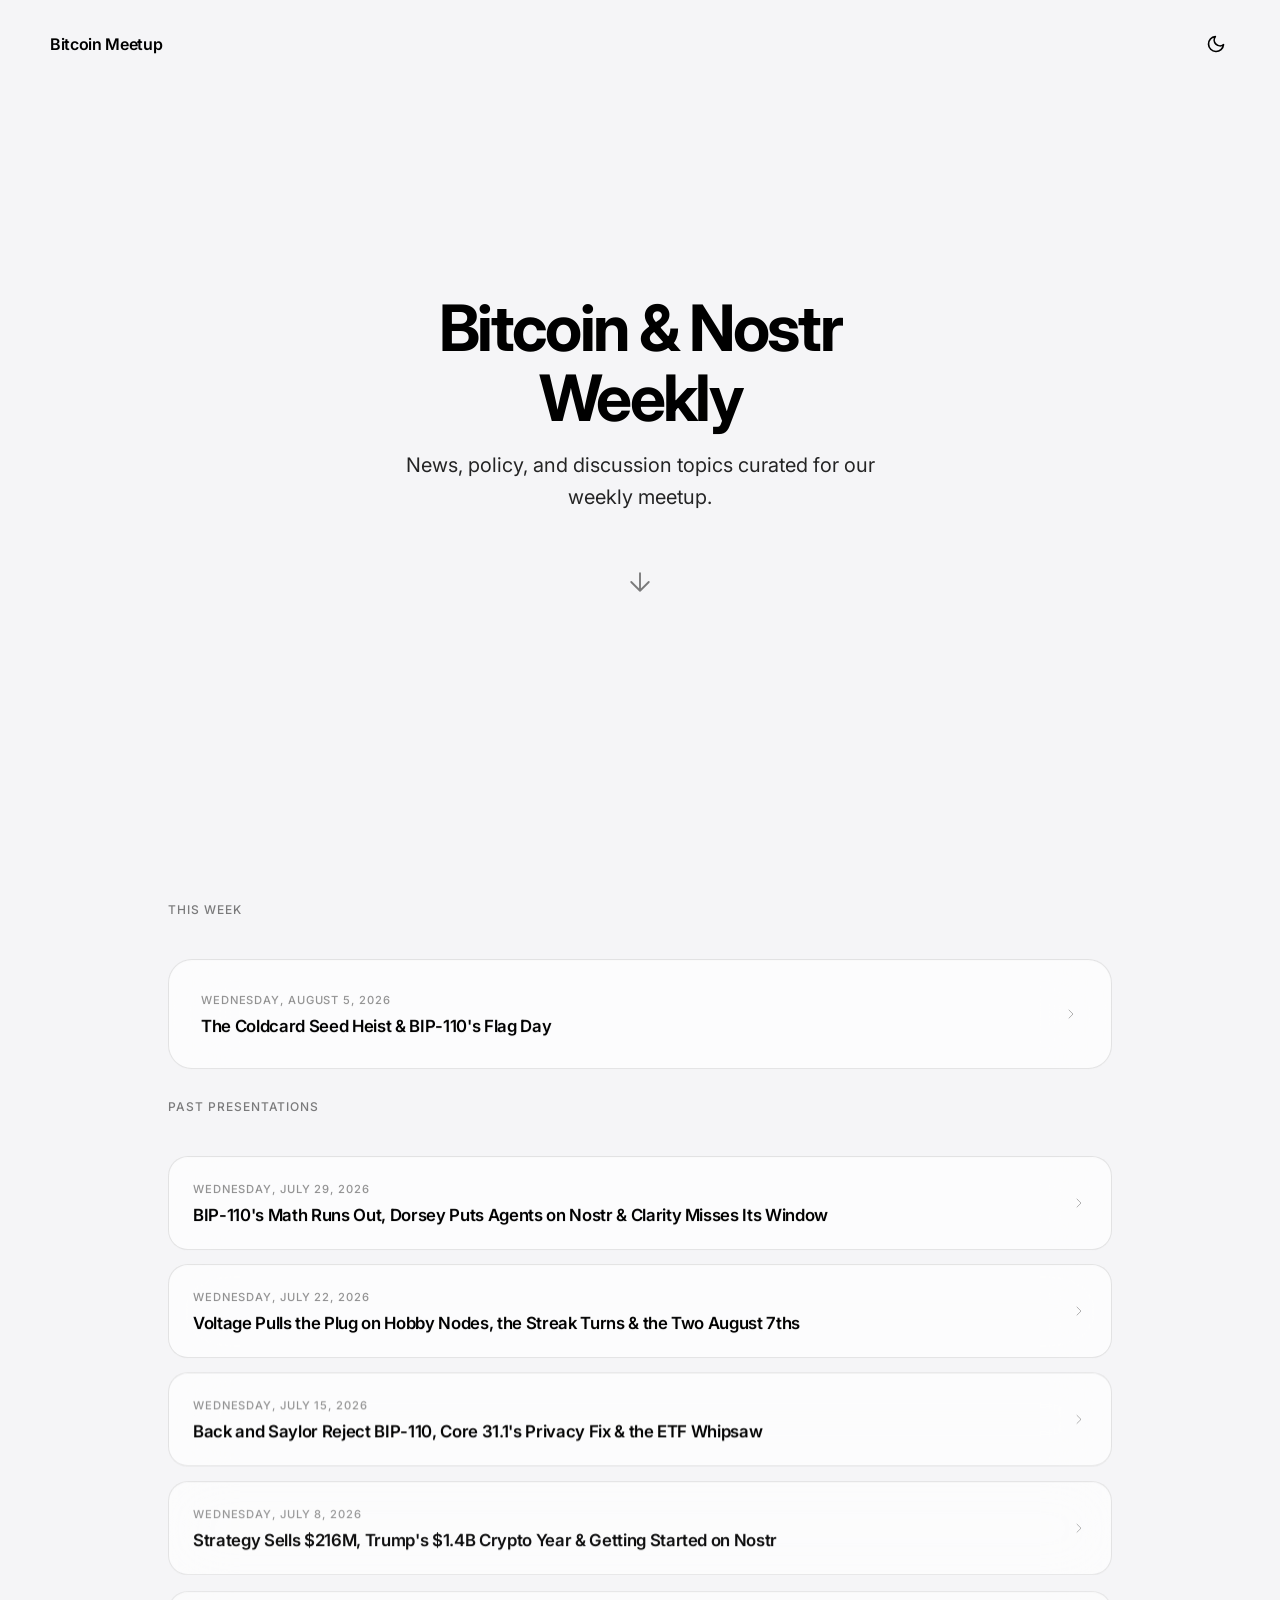
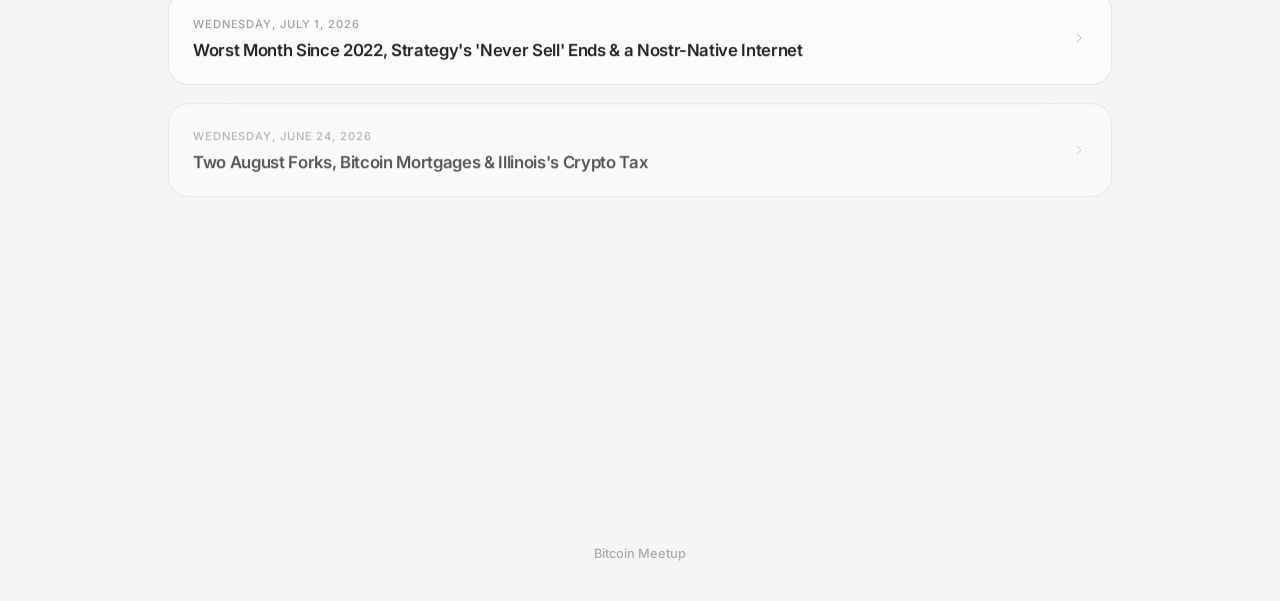
==== commit f69c42e9: "Add files via upload" ====
--- a/index.html
+++ b/index.html
@@ -75,6 +75,11 @@
             const INLINE_DATA = {
                 "weeks": [
                     {
+                        "id": "2026-W33",
+                        "date": "2026-08-12",
+                        "title": "BIP-110 Is Dead & the Rise of the Bitcoin Red Team"
+                    },
+                    {
                         "id": "2026-W32",
                         "date": "2026-08-05",
                         "title": "The Coldcard Seed Heist & BIP-110's Flag Day"
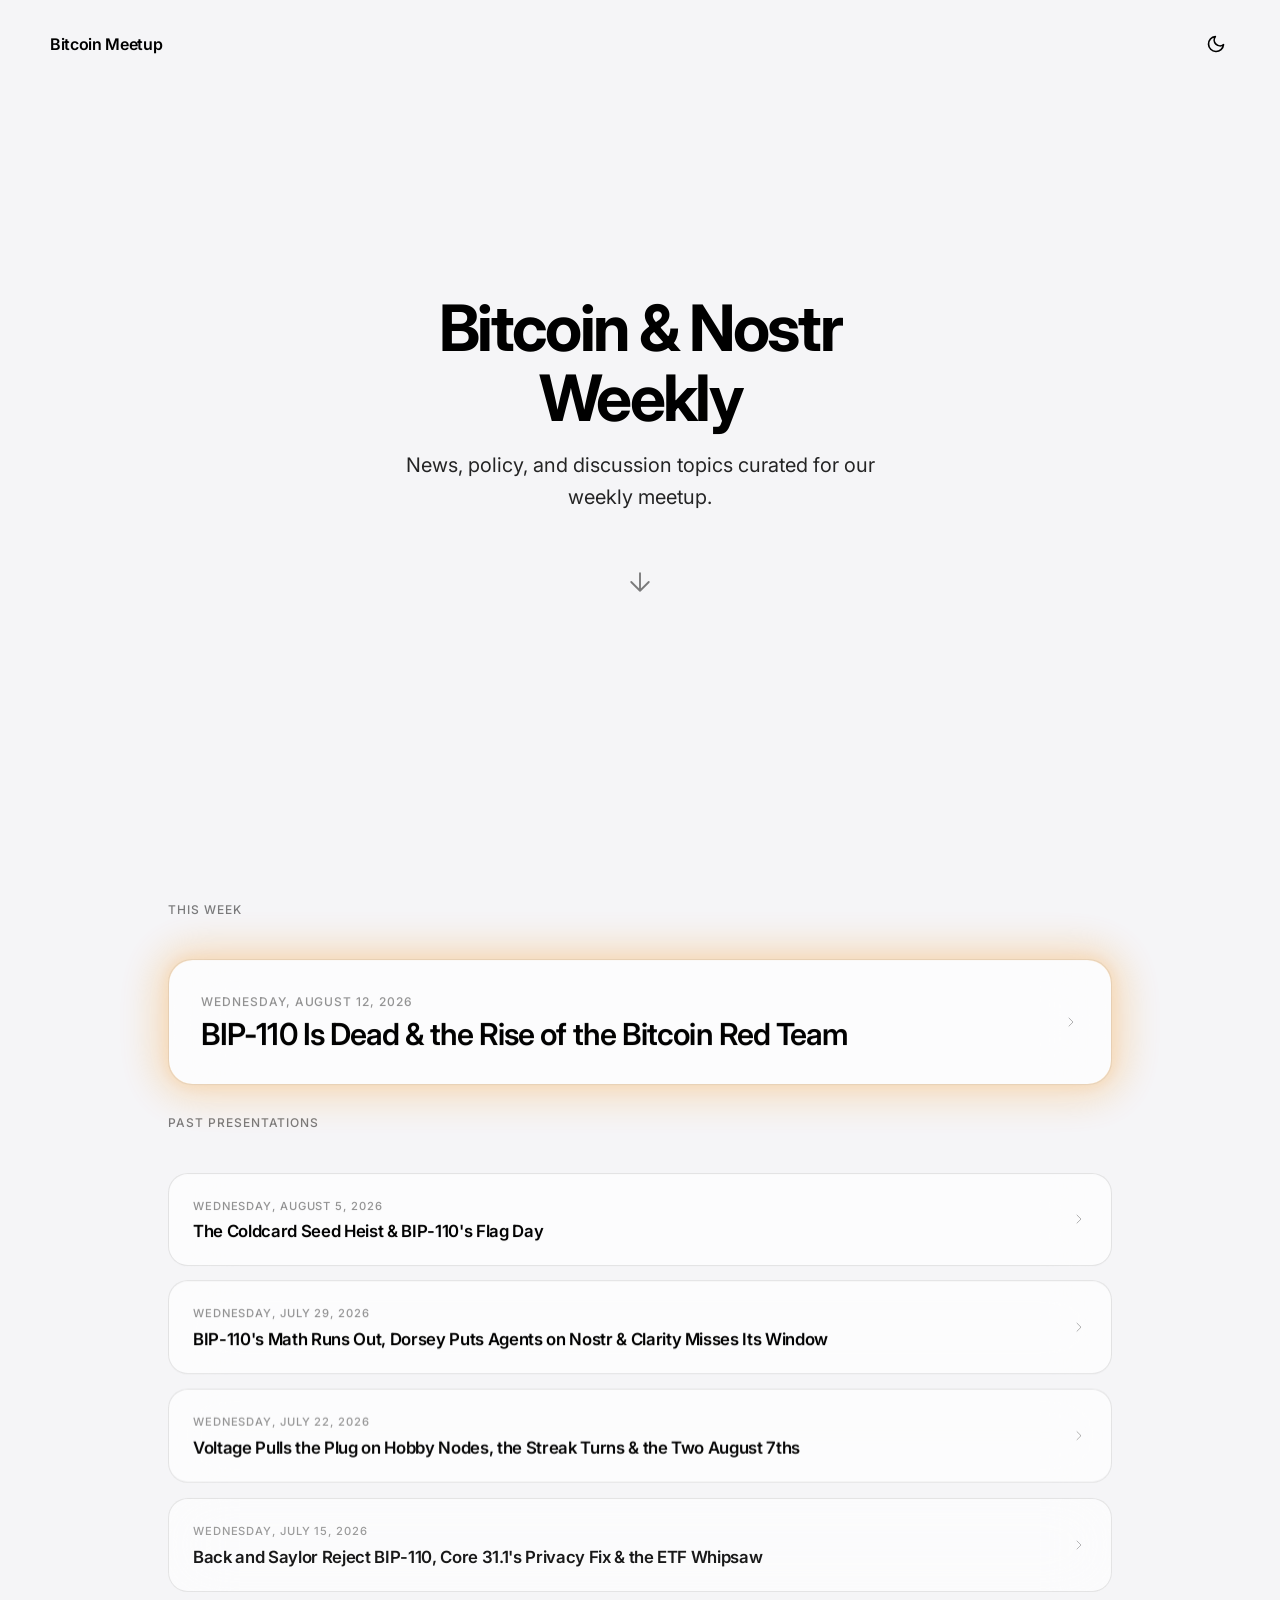
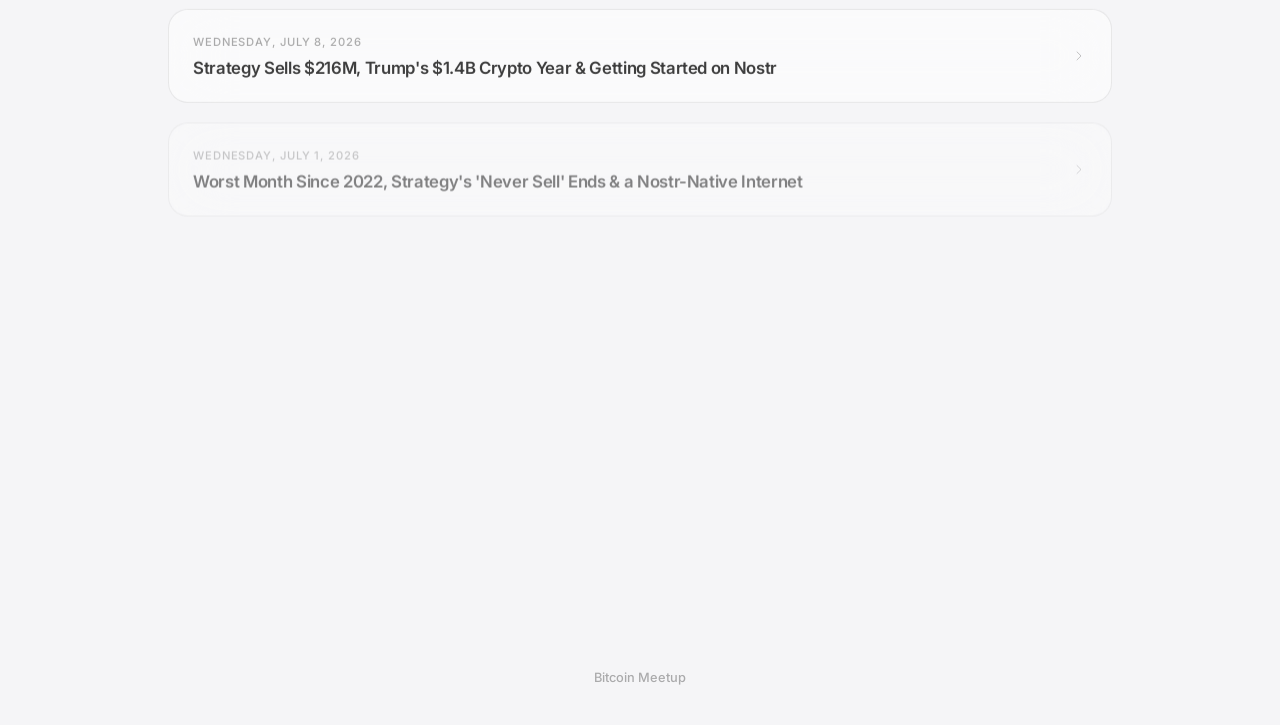
==== commit 62b05cfb: "Add files via upload" ====
--- a/index.html
+++ b/index.html
@@ -155,6 +155,29 @@
                         <path d="M9 18l6-6-6-6"/>
                     </svg>
                 `;
+
+                // Breathing glow on the featured card — a soft halo swells in and melts
+                // away (1s in, 1s out), then 2s fully dark; orange pulse, purple pulse,
+                // forever (Max's sanctioned color exception, 2026-08-12).
+                if (featured) {
+                    const halo = document.createElement('div');
+                    halo.className = 'glow-halo';
+                    halo.setAttribute('aria-hidden', 'true');
+                    card.appendChild(halo);
+
+                    const reduceMotion = window.matchMedia('(prefers-reduced-motion: reduce)').matches;
+                    if (!reduceMotion && typeof gsap !== 'undefined') {
+                        const tl = gsap.timeline({ repeat: -1 });
+                        const addPulse = (color) => {
+                            tl.set(halo, { boxShadow: `0 0 14px 2px ${color}, 0 0 42px 12px ${color}` });
+                            tl.to(halo, { opacity: 1, duration: 1, ease: 'sine.inOut' });
+                            tl.to(halo, { opacity: 0, duration: 1, ease: 'sine.inOut' });
+                            tl.to({}, { duration: 2 });
+                        };
+                        addPulse('#f7931a'); // bitcoin orange
+                        addPulse('#a06af9'); // nostr purple
+                    }
+                }
                 return card;
             }
 
--- a/styles.css
+++ b/styles.css
@@ -1119,8 +1119,64 @@
 }
 
 .current-card {
+    position: relative;
     padding: 32px;
     border-radius: 24px;
+}
+
+.current-card .archive-card-date {
+    font-size: 0.75rem;
+}
+
+.current-card .archive-card-title {
+    font-size: 1.9rem;
+    letter-spacing: -0.03em;
+    line-height: 1.15;
+}
+
+/* Breathing glow on the This Week card — orange/purple alternating pulse.
+   Sanctioned color exception (Max, 2026-08-12), alongside the progress-bar accents. */
+.glow-halo {
+    position: absolute;
+    inset: 0;
+    border-radius: 24px;
+    pointer-events: none;
+    opacity: 0; /* dark by default — the GSAP timeline breathes it in and out */
+}
+
+@media (prefers-reduced-motion: reduce) {
+    .glow-halo {
+        display: none;
+    }
+}
+
+/* === Connect (closing) slide === */
+.connect-links {
+    display: flex;
+    flex-wrap: wrap;
+    gap: 12px;
+    justify-content: center;
+}
+
+.connect-link {
+    display: inline-flex;
+    align-items: center;
+    padding: 12px 22px;
+    background: var(--card-bg);
+    backdrop-filter: blur(30px);
+    -webkit-backdrop-filter: blur(30px);
+    border: 1px solid var(--card-border);
+    border-radius: 999px;
+    color: var(--text-color);
+    text-decoration: none;
+    font-size: 0.95rem;
+    font-weight: 500;
+    transition: all 0.3s ease;
+}
+
+.connect-link:hover {
+    background: var(--card-hover);
+    transform: translateY(-2px);
 }
 
 /* === Empty State === */
@@ -1188,6 +1244,14 @@
 
     .content-section {
         padding: 0 20px 60px;
+    }
+
+    .current-card {
+        padding: 24px;
+    }
+
+    .current-card .archive-card-title {
+        font-size: 1.35rem;
     }
 
     .slide {
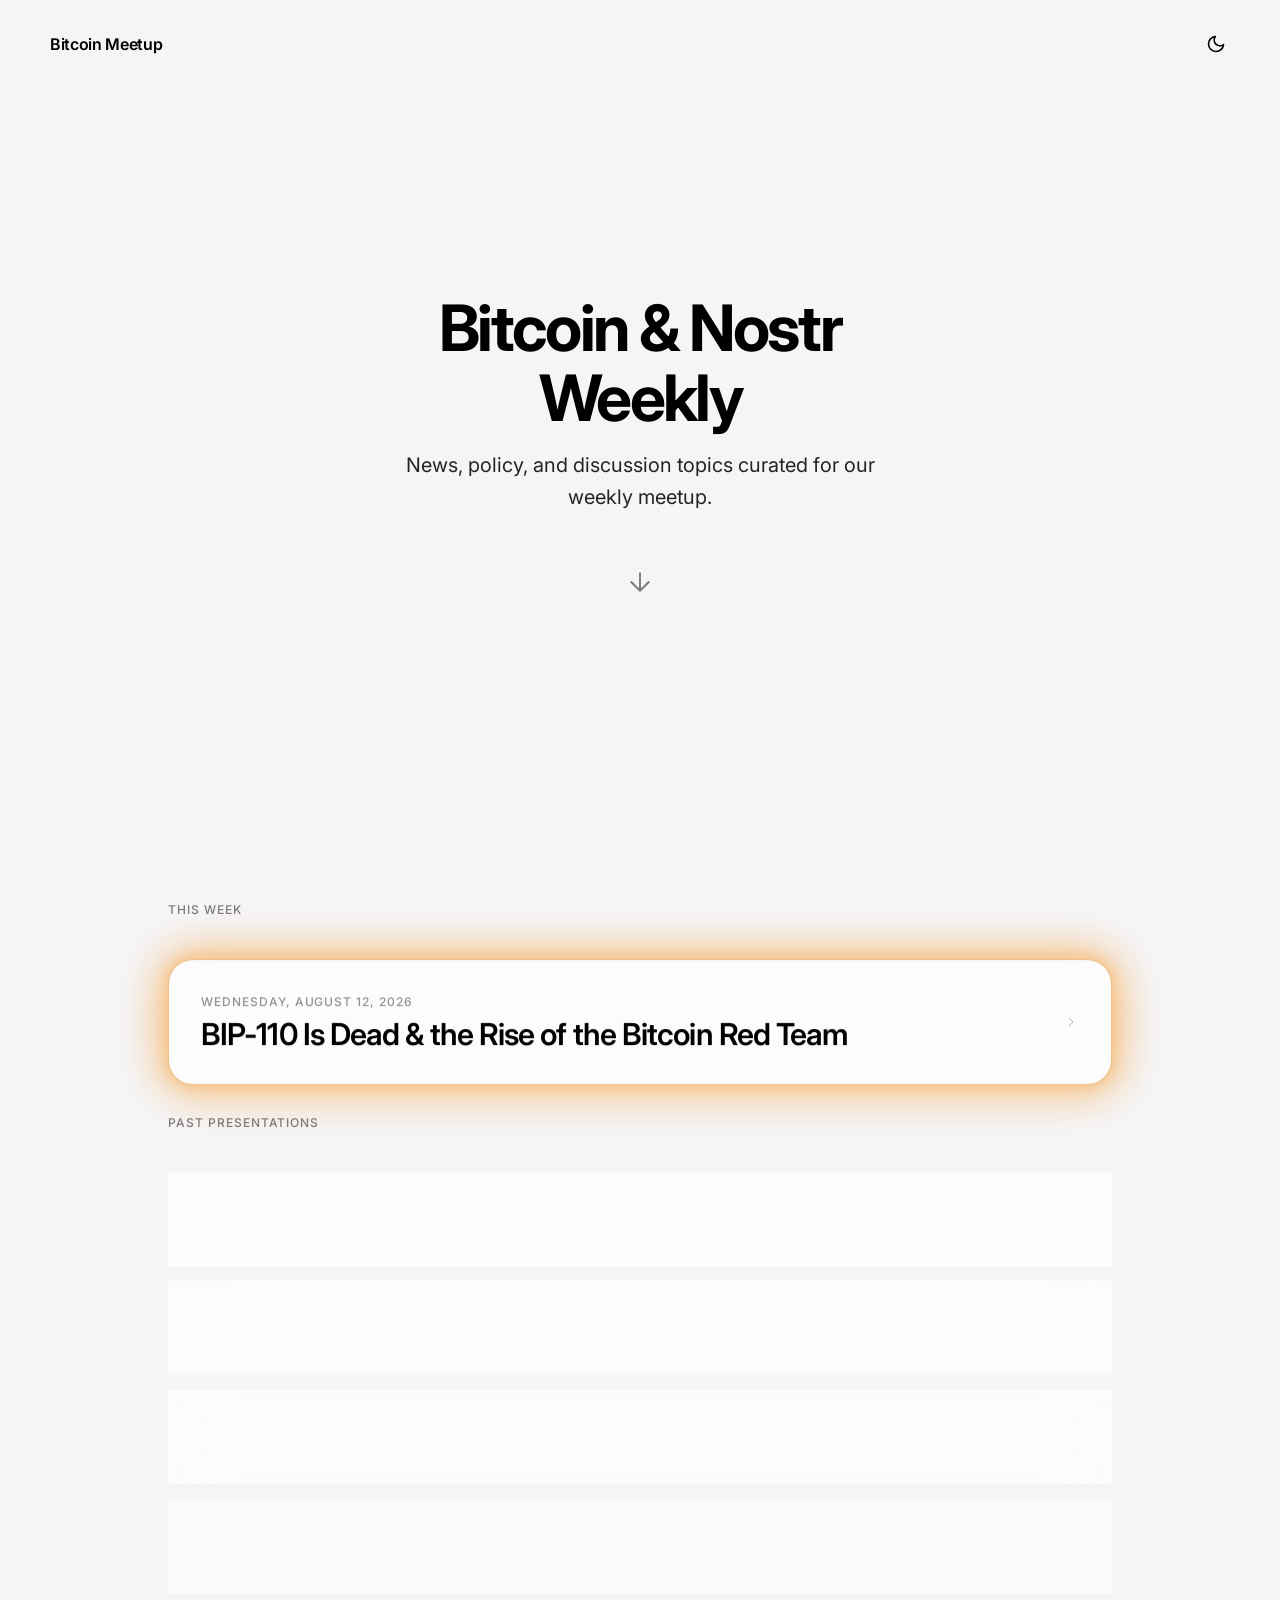
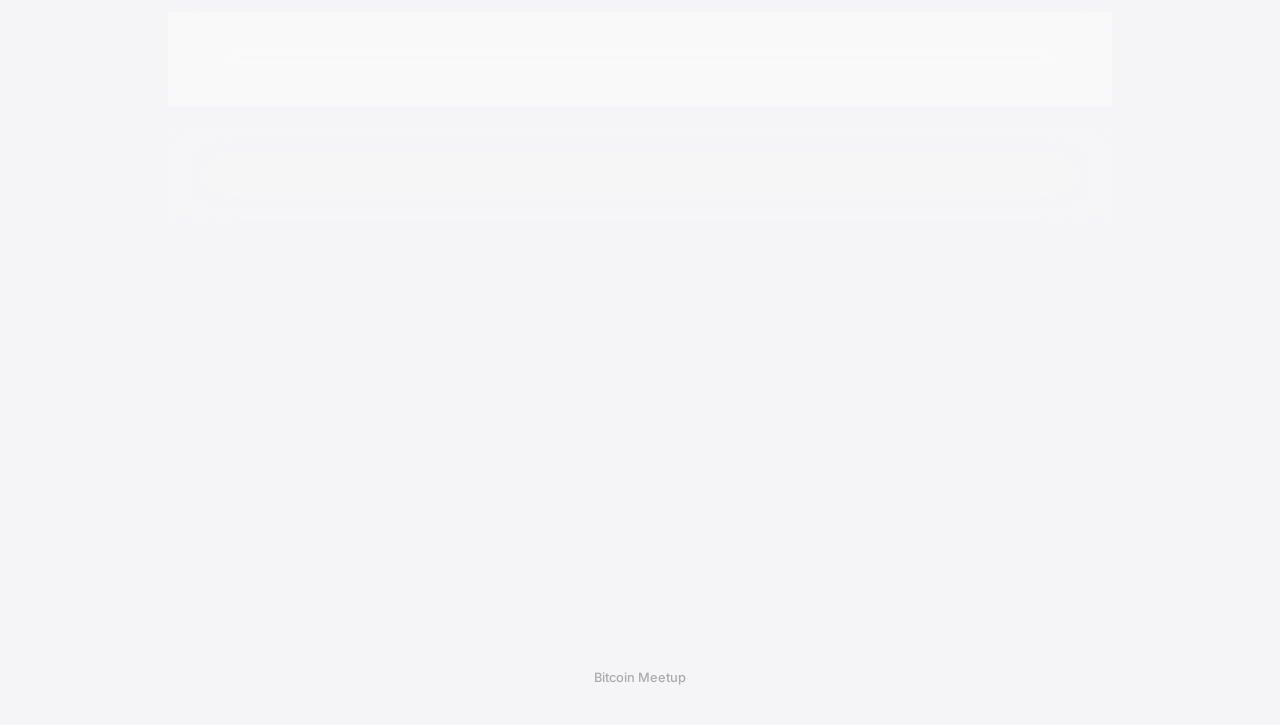
==== commit 214e8ad2: "Add files via upload" ====
--- a/index.html
+++ b/index.html
@@ -75,6 +75,11 @@
             const INLINE_DATA = {
                 "weeks": [
                     {
+                        "id": "2026-W34",
+                        "date": "2026-08-19",
+                        "title": "Roll Your Own Entropy & the Mildest Bear on Record"
+                    },
+                    {
                         "id": "2026-W33",
                         "date": "2026-08-12",
                         "title": "BIP-110 Is Dead & the Rise of the Bitcoin Red Team"
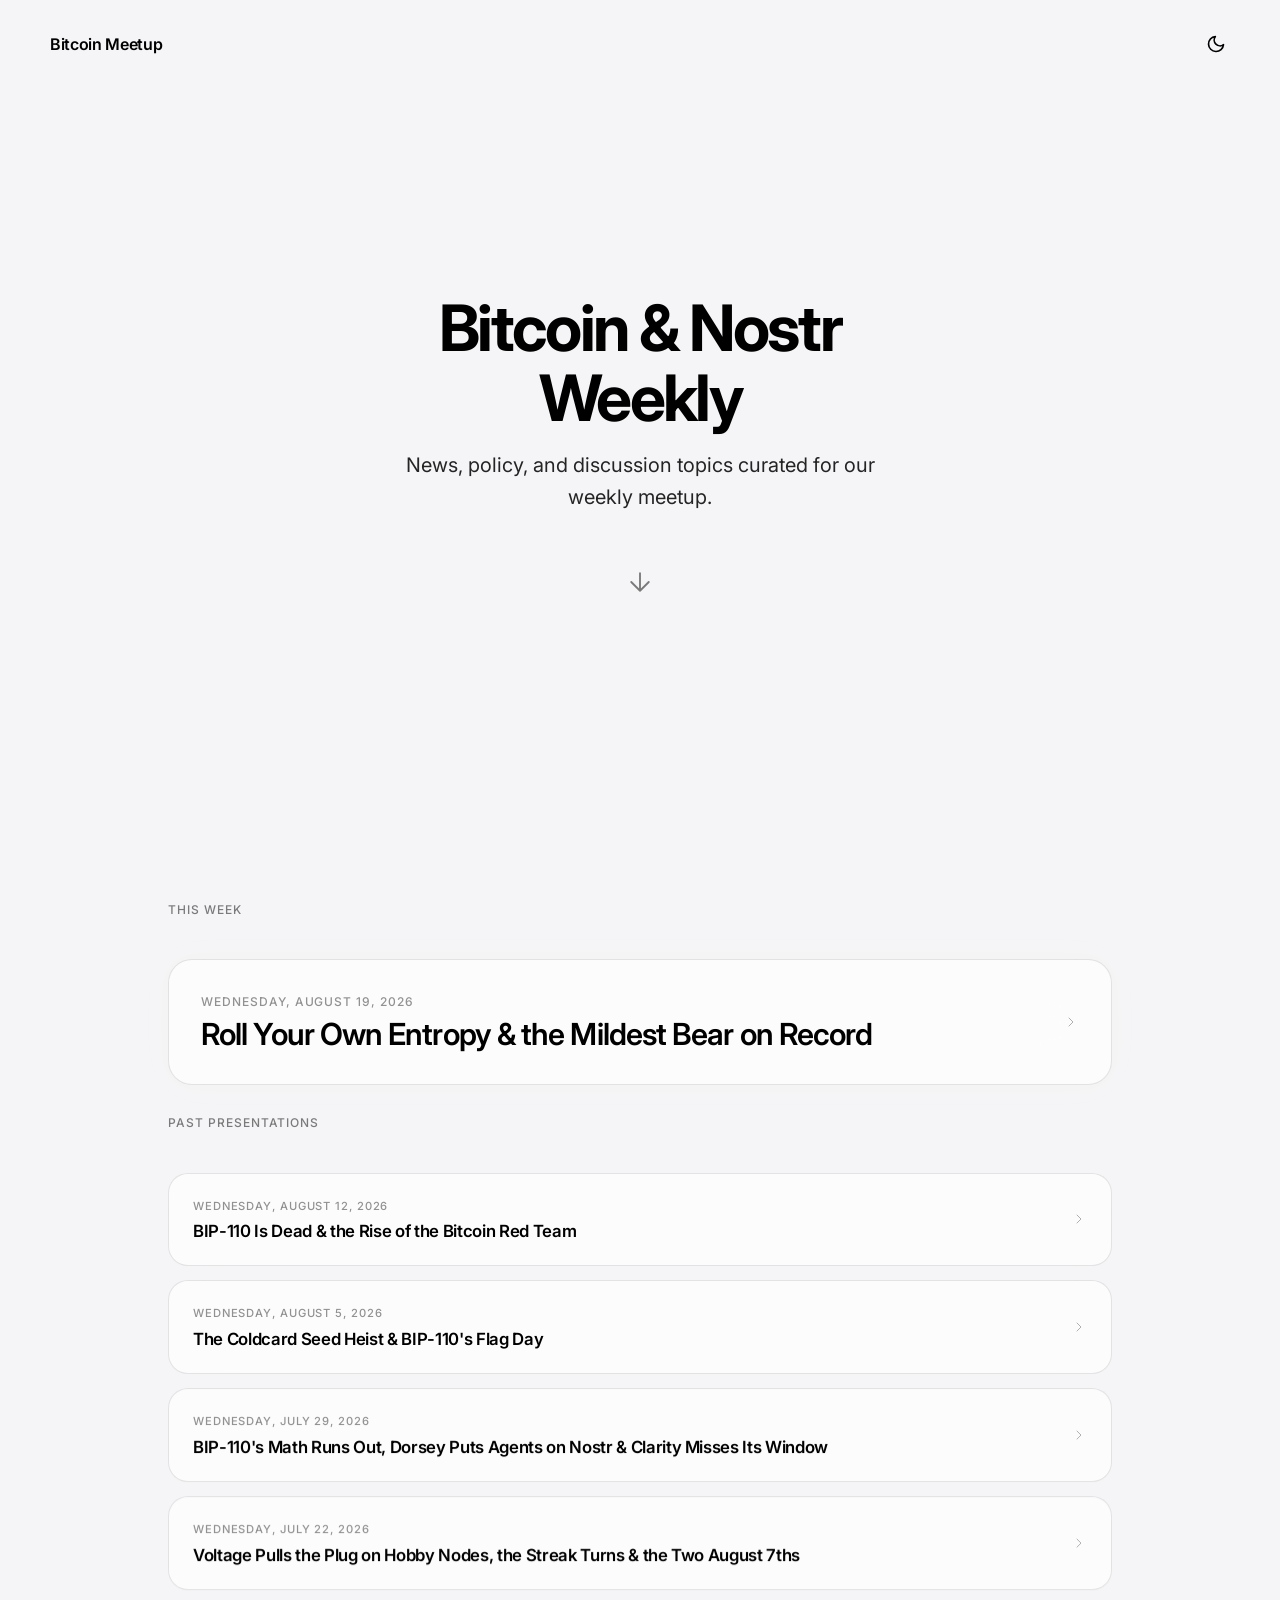
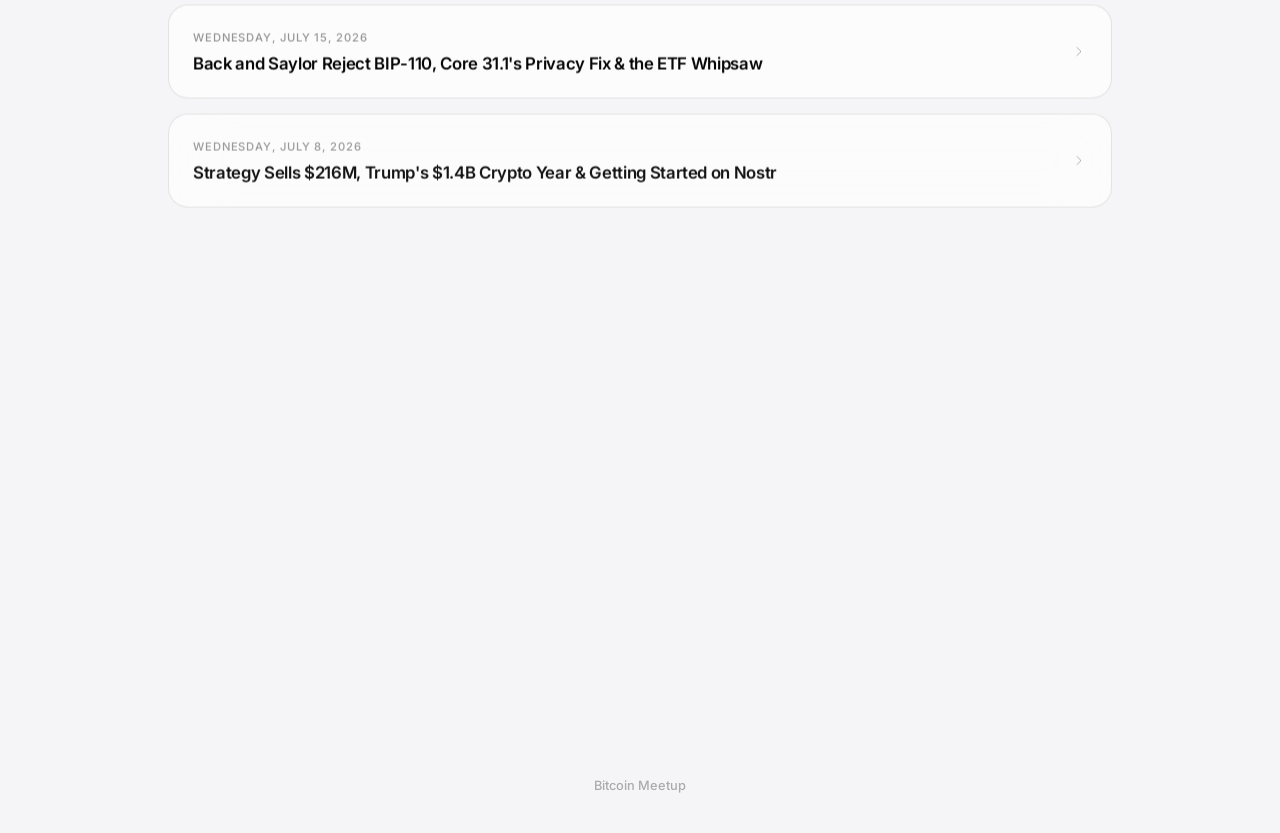
==== commit e089ce7a: "Add files via upload" ====
--- a/index.html
+++ b/index.html
@@ -75,6 +75,11 @@
             const INLINE_DATA = {
                 "weeks": [
                     {
+                        "id": "2026-W35",
+                        "date": "2026-08-26",
+                        "title": "Squeeze to $80K & a Million Sats in Guadalajara"
+                    },
+                    {
                         "id": "2026-W34",
                         "date": "2026-08-19",
                         "title": "Roll Your Own Entropy & the Mildest Bear on Record"
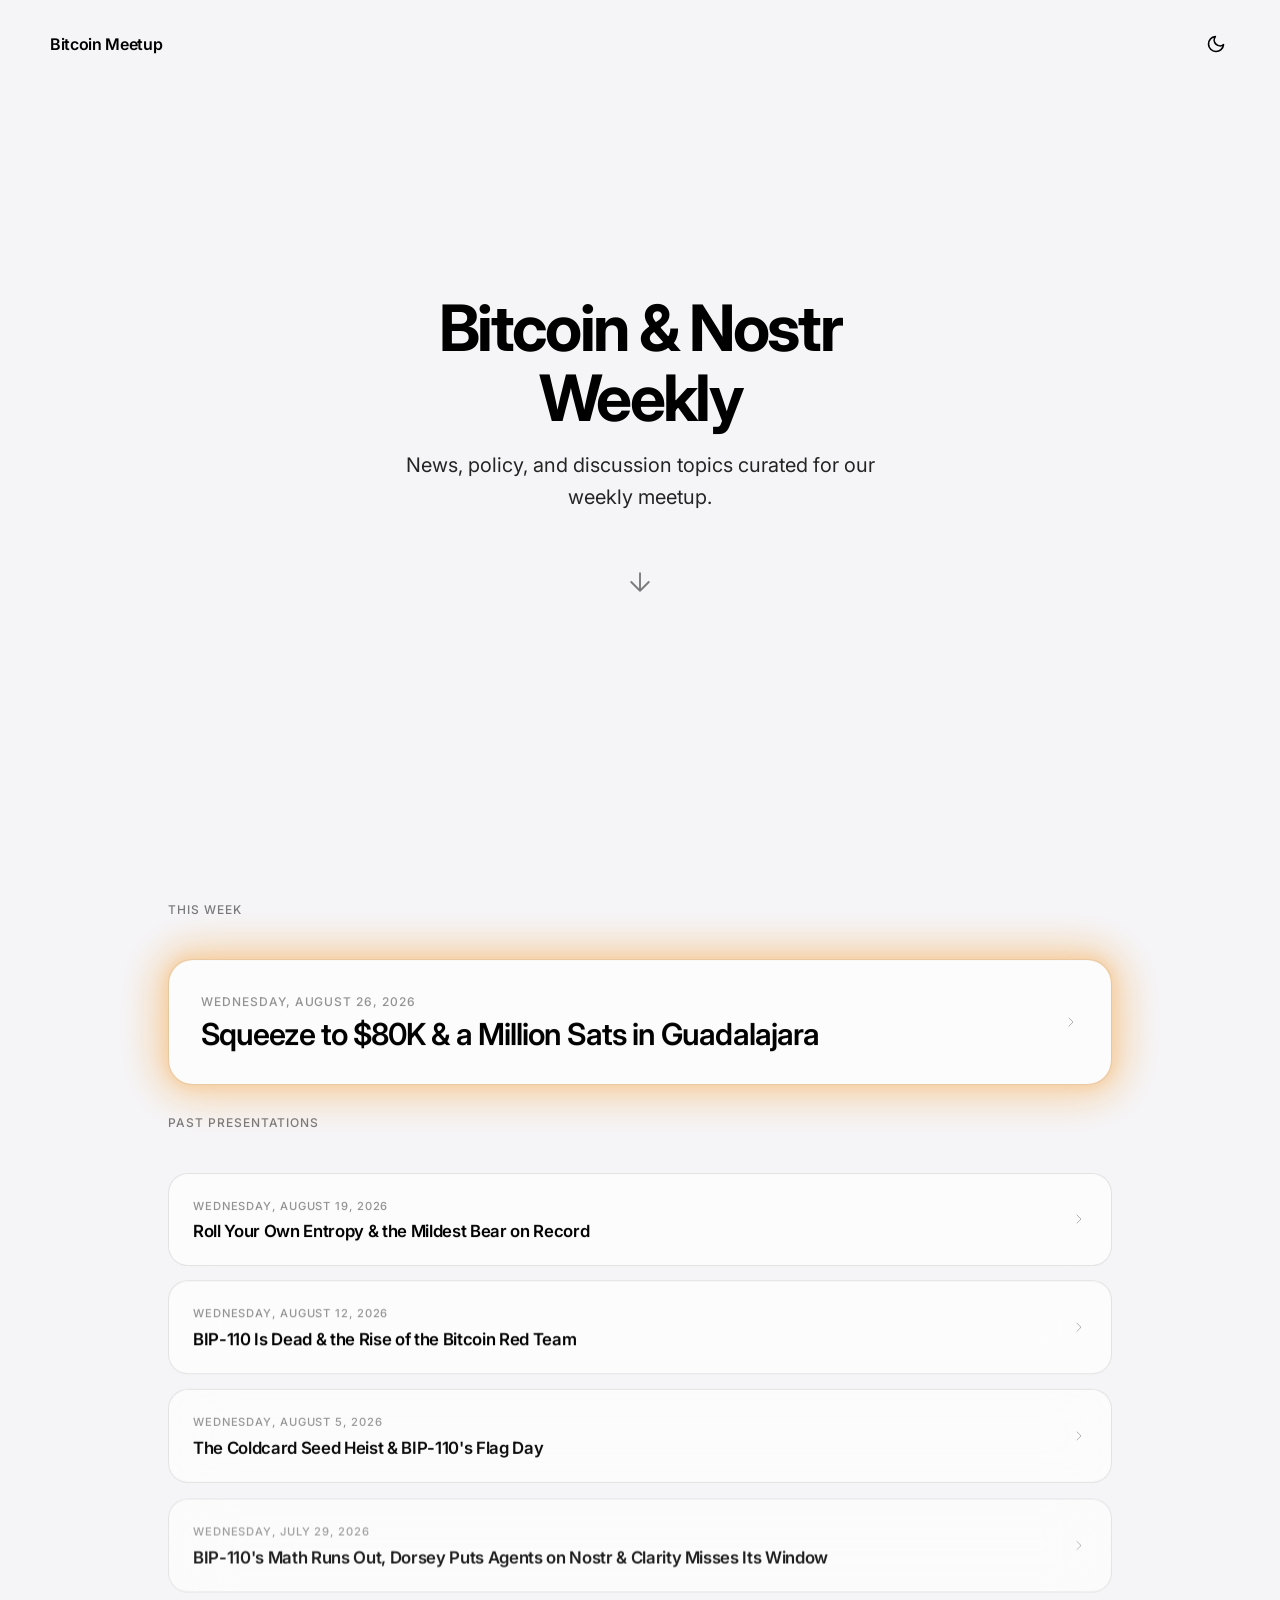
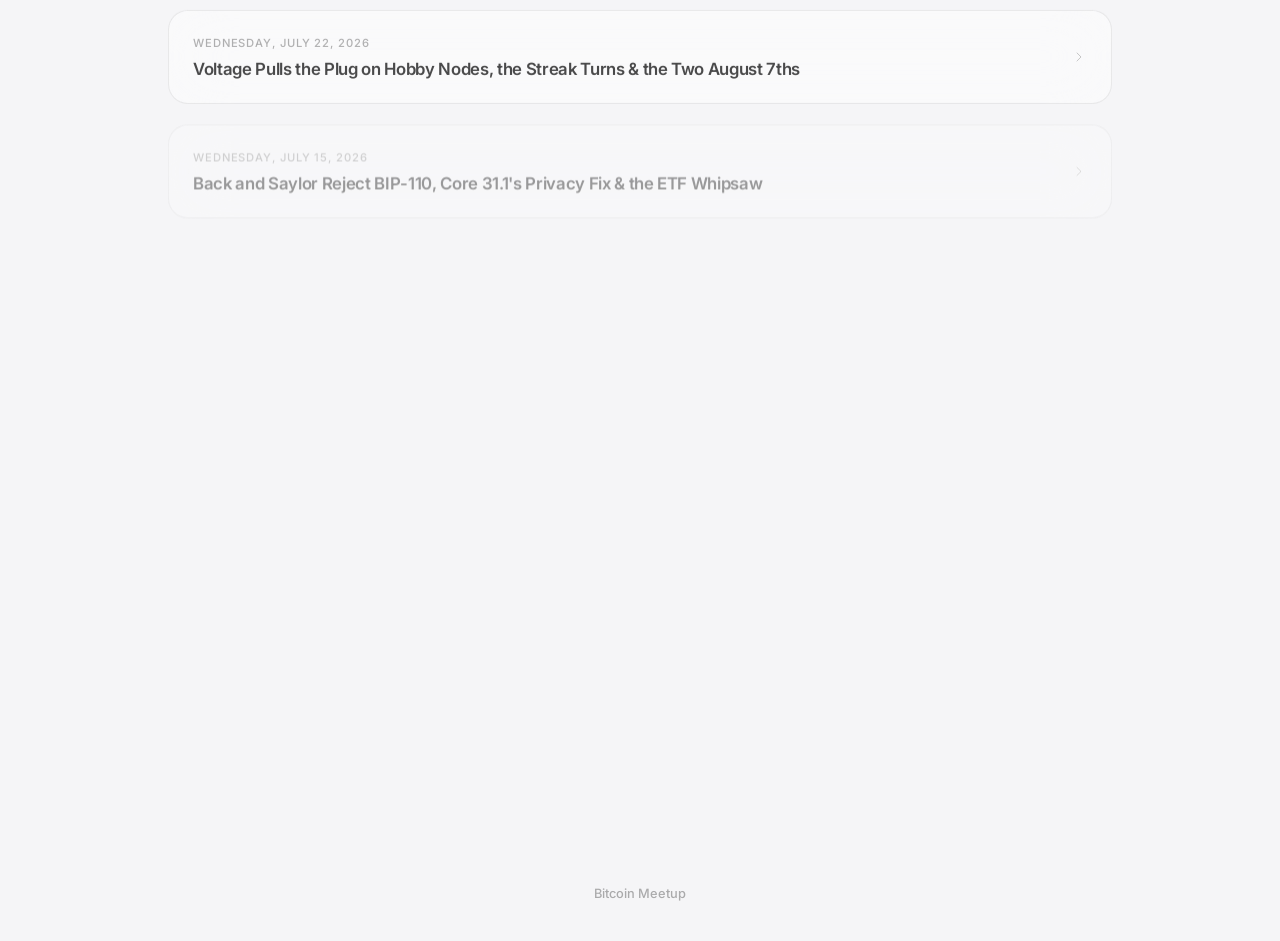
==== commit 4b497de6: "Add files via upload" ====
--- a/index.html
+++ b/index.html
@@ -75,6 +75,11 @@
             const INLINE_DATA = {
                 "weeks": [
                     {
+                        "id": "2026-W36",
+                        "date": "2026-09-02",
+                        "title": "Dashjr's Exit, the CLN Embargo & the Dead-Cat Question"
+                    },
+                    {
                         "id": "2026-W35",
                         "date": "2026-08-26",
                         "title": "Squeeze to $80K & a Million Sats in Guadalajara"
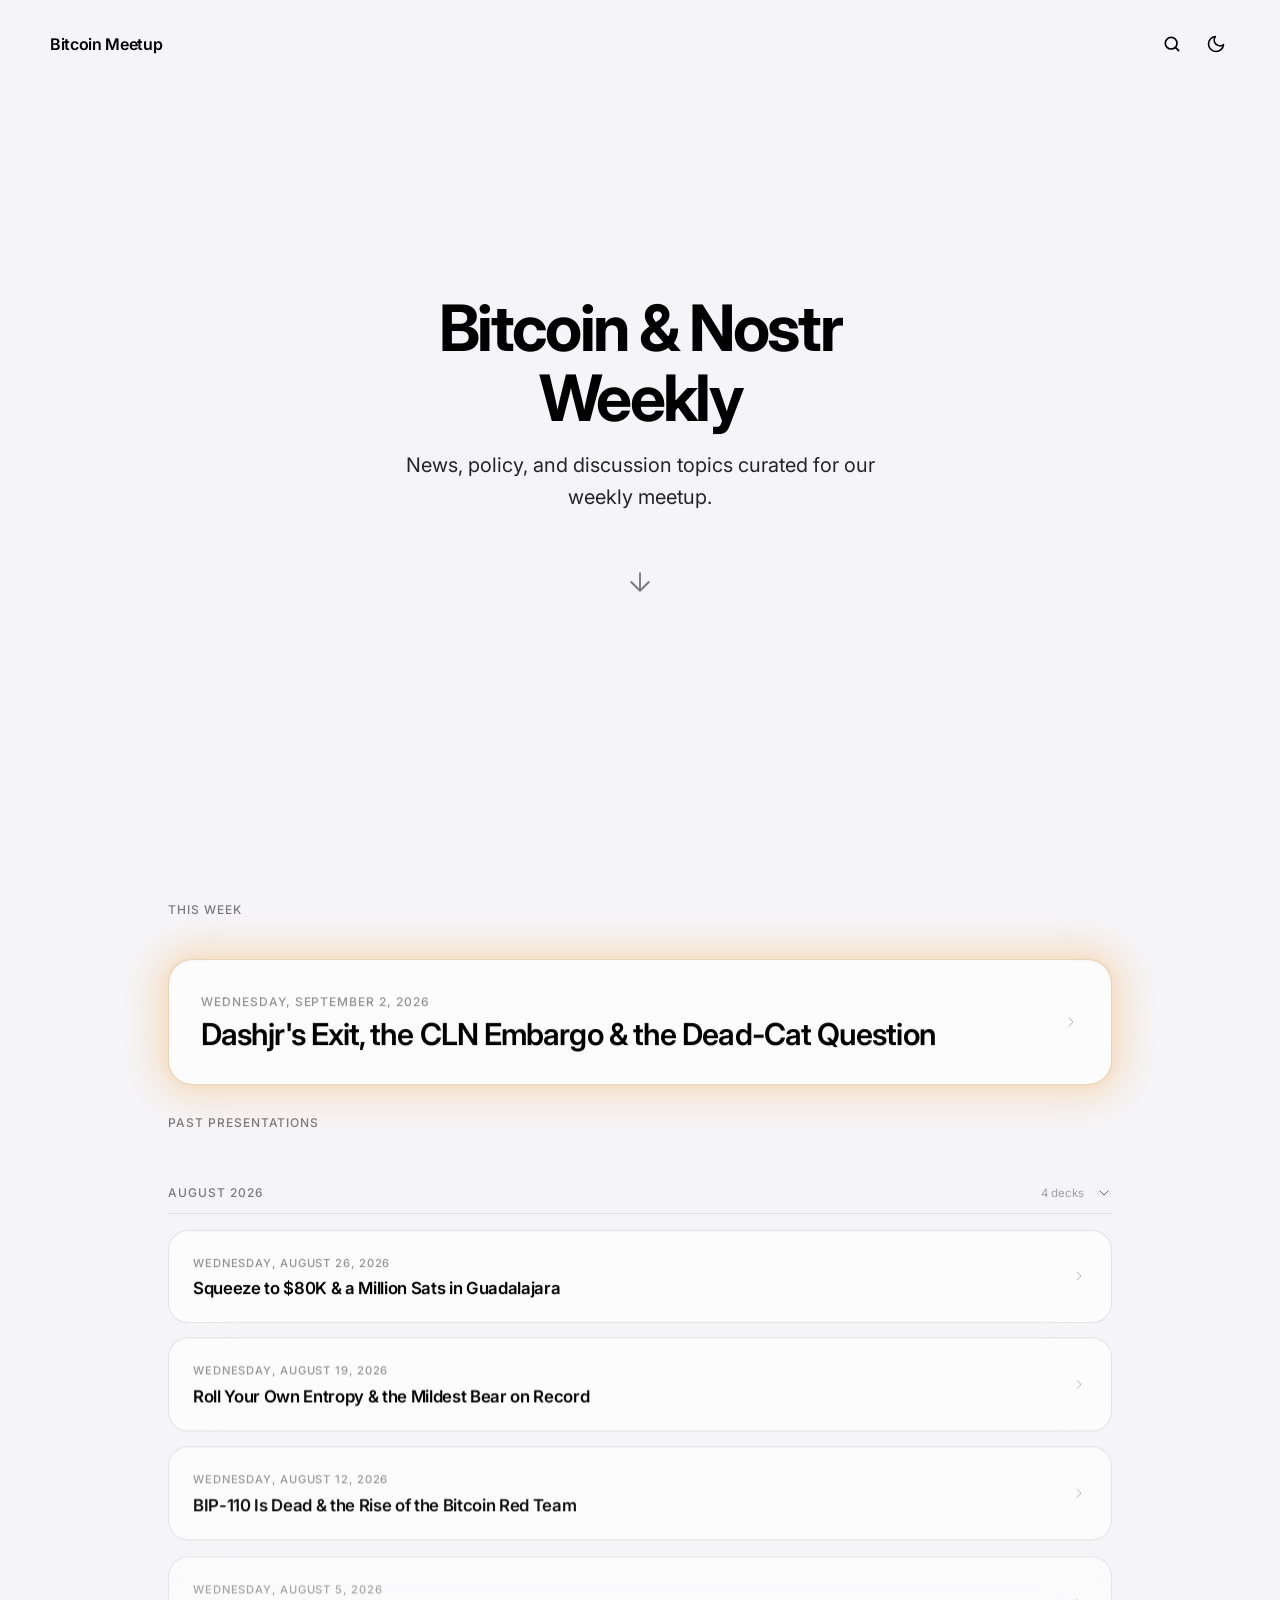
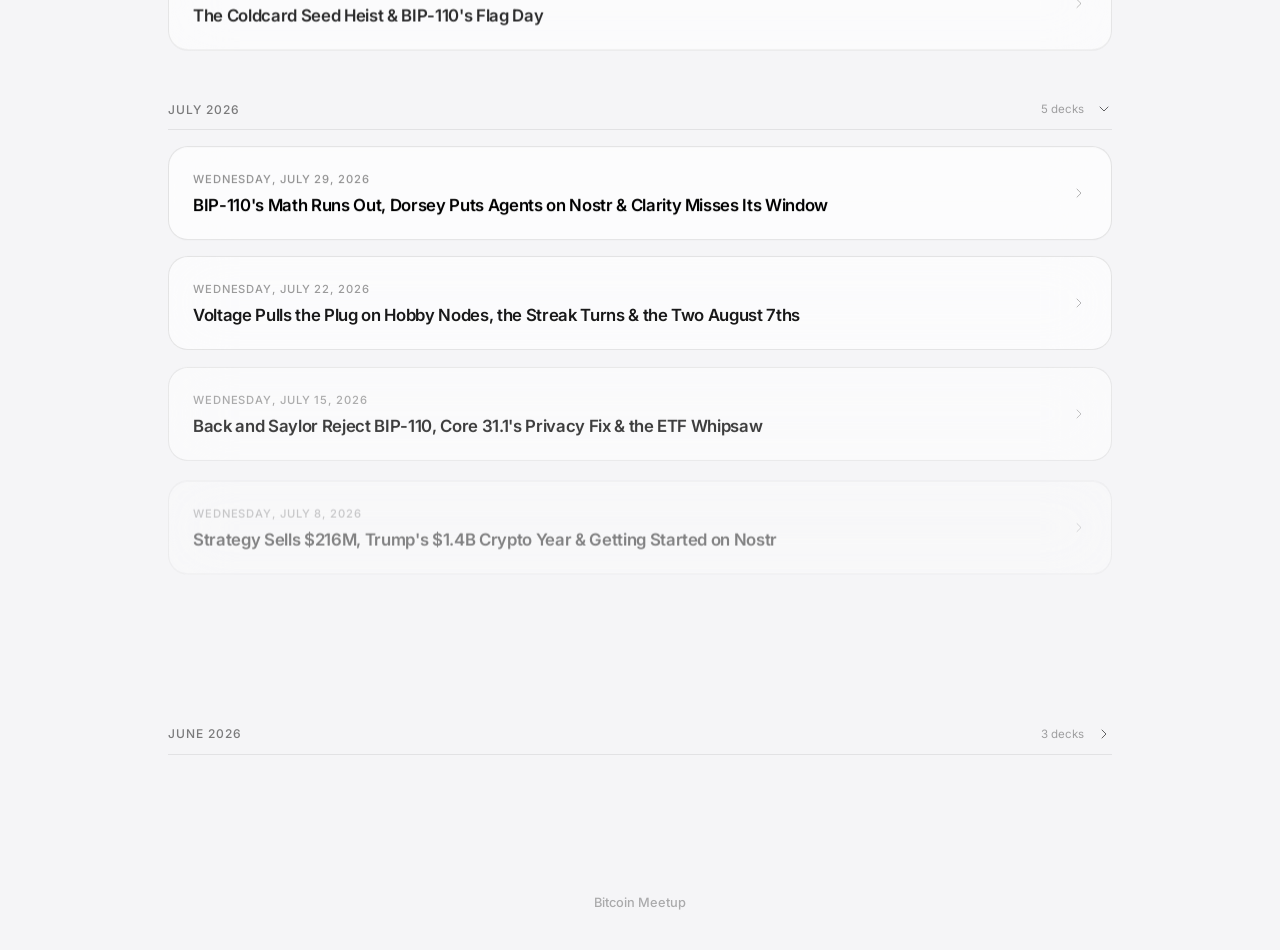
==== commit 6a92556f: "Add files via upload" ====
--- a/index.html
+++ b/index.html
@@ -3,12 +3,27 @@
 <head>
     <meta charset="UTF-8">
     <meta name="viewport" content="width=device-width, initial-scale=1.0, viewport-fit=cover">
-    <title>Bitcoin Meetup — Weekly Presentations</title>
-    <meta name="description" content="Weekly Bitcoin and Nostr news and discussion topics for our meetup group.">
+    <title></title>
+    <meta name="description" content="">
+    <script src="config.js"></script>
+    <script>
+        // Pre-paint branding from config.js: title, description, favicons.
+        (function (cfg) {
+            if (!cfg) return;
+            var page = /week\.html$/.test(location.pathname) ? 'week' : 'index';
+            document.title = cfg.pageTitles[page];
+            var meta = document.querySelector('meta[name="description"]');
+            if (meta) meta.content = cfg.metaDescription[page];
+            (cfg.favicons || []).forEach(function (icon) {
+                var link = document.createElement('link');
+                Object.keys(icon).forEach(function (k) { link.setAttribute(k, icon[k]); });
+                document.head.appendChild(link);
+            });
+        })(window.SITE_CONFIG);
+    </script>
     <meta name="theme-color" content="#000000">
     <meta name="apple-mobile-web-app-capable" content="yes">
     <meta name="apple-mobile-web-app-status-bar-style" content="black-translucent">
-    <link rel="icon" href="data:image/svg+xml,<svg xmlns='http://www.w3.org/2000/svg' viewBox='0 0 100 100'><text y='.9em' font-size='90'>₿</text></svg>">
     <link href="https://fonts.googleapis.com/css2?family=Inter:wght@300;400;500;600;700&display=swap" rel="stylesheet">
     <link rel="stylesheet" href="styles.css">
 </head>
@@ -16,8 +31,14 @@
 
     <!-- Navigation -->
     <nav class="header-nav">
-        <a href="index.html" class="logo" id="logo-refresh">Bitcoin Meetup</a>
+        <a href="index.html" class="logo" id="logo-refresh"></a>
         <div class="nav-right">
+            <span id="nav-links"></span>
+            <button id="search-toggle" class="theme-toggle search-toggle" aria-label="Search all presentations" title="Search (/)">
+                <svg width="20" height="20" viewBox="0 0 24 24" fill="none" stroke="currentColor" stroke-width="2" stroke-linecap="round" stroke-linejoin="round" aria-hidden="true">
+                    <circle cx="11" cy="11" r="7"></circle><path d="m20 20-4-4"></path>
+                </svg>
+            </button>
             <button id="theme-toggle" class="theme-toggle" aria-label="Toggle Theme">
                 <svg id="theme-icon" width="20" height="20" viewBox="0 0 24 24" fill="none" stroke="currentColor"
                     stroke-width="2" stroke-linecap="round" stroke-linejoin="round">
@@ -32,8 +53,8 @@
     <!-- Hero Section -->
     <section class="hero-section">
         <div class="hero-content">
-            <h1 class="hero-title">Bitcoin &amp; Nostr<br>Weekly</h1>
-            <p class="hero-subtitle">News, policy, and discussion topics curated for our weekly meetup.</p>
+            <h1 class="hero-title"></h1>
+            <p class="hero-subtitle"></p>
             <a href="#current-section" class="scroll-cue" aria-label="Scroll to presentations">
                 <svg width="30" height="30" viewBox="0 0 24 24" fill="none" stroke="currentColor" stroke-width="1.5" stroke-linecap="round" stroke-linejoin="round">
                     <path d="M12 5v14M19 12l-7 7-7-7"/>
@@ -60,87 +81,14 @@
     </div>
 
     <!-- Footer -->
-    <footer class="footer">
-        Bitcoin Meetup
-    </footer>
+    <footer class="footer" id="site-footer"></footer>
 
     <script src="gsap.min.js"></script>
     <script src="script.js"></script>
+    <script src="data.js"></script>
     <script>
         (function () {
             'use strict';
-
-            // Inline fallback data (used when opening via file:// protocol)
-            // Keep this in sync with weeks/index.json
-            const INLINE_DATA = {
-                "weeks": [
-                    {
-                        "id": "2026-W36",
-                        "date": "2026-09-02",
-                        "title": "Dashjr's Exit, the CLN Embargo & the Dead-Cat Question"
-                    },
-                    {
-                        "id": "2026-W35",
-                        "date": "2026-08-26",
-                        "title": "Squeeze to $80K & a Million Sats in Guadalajara"
-                    },
-                    {
-                        "id": "2026-W34",
-                        "date": "2026-08-19",
-                        "title": "Roll Your Own Entropy & the Mildest Bear on Record"
-                    },
-                    {
-                        "id": "2026-W33",
-                        "date": "2026-08-12",
-                        "title": "BIP-110 Is Dead & the Rise of the Bitcoin Red Team"
-                    },
-                    {
-                        "id": "2026-W32",
-                        "date": "2026-08-05",
-                        "title": "The Coldcard Seed Heist & BIP-110's Flag Day"
-                    },
-                    {
-                        "id": "2026-W31",
-                        "date": "2026-07-29",
-                        "title": "BIP-110's Math Runs Out, Dorsey Puts Agents on Nostr & Clarity Misses Its Window"
-                    },
-                    {
-                        "id": "2026-W30",
-                        "date": "2026-07-22",
-                        "title": "Voltage Pulls the Plug on Hobby Nodes, the Streak Turns & the Two August 7ths"
-                    },
-                    {
-                        "id": "2026-W29",
-                        "date": "2026-07-15",
-                        "title": "Back and Saylor Reject BIP-110, Core 31.1's Privacy Fix & the ETF Whipsaw"
-                    },
-                    {
-                        "id": "2026-W28",
-                        "date": "2026-07-08",
-                        "title": "Strategy Sells $216M, Trump's $1.4B Crypto Year & Getting Started on Nostr"
-                    },
-                    {
-                        "id": "2026-W27",
-                        "date": "2026-07-01",
-                        "title": "Worst Month Since 2022, Strategy's 'Never Sell' Ends & a Nostr-Native Internet"
-                    },
-                    {
-                        "id": "2026-W26",
-                        "date": "2026-06-24",
-                        "title": "Two August Forks, Bitcoin Mortgages & Illinois's Crypto Tax"
-                    },
-                    {
-                        "id": "2026-W25",
-                        "date": "2026-06-17",
-                        "title": "BIP-110's Fork Fight, the Rebound & a Record Difficulty Drop"
-                    },
-                    {
-                        "id": "2026-W24",
-                        "date": "2026-06-10",
-                        "title": "ETF Exodus, Strategy's Dip Buy & the Reserve Bill"
-                    }
-                ]
-            };
 
             const archiveList = document.getElementById('archive-list');
             const currentList = document.getElementById('current-list');
@@ -172,9 +120,9 @@
                 `;
 
                 // Breathing glow on the featured card — a soft halo swells in and melts
-                // away (1s in, 1s out), then 2s fully dark; orange pulse, purple pulse,
-                // forever (Max's sanctioned color exception, 2026-08-12).
-                if (featured) {
+                // away (1s in, 1s out), then 2s fully dark, forever.
+                const haloColors = (window.SITE_CONFIG && window.SITE_CONFIG.halo) || [];
+                if (featured && haloColors.length > 0) {
                     const halo = document.createElement('div');
                     halo.className = 'glow-halo';
                     halo.setAttribute('aria-hidden', 'true');
@@ -189,8 +137,7 @@
                             tl.to(halo, { opacity: 0, duration: 1, ease: 'sine.inOut' });
                             tl.to({}, { duration: 2 });
                         };
-                        addPulse('#f7931a'); // bitcoin orange
-                        addPulse('#a06af9'); // nostr purple
+                        haloColors.forEach(color => addPulse(color));
                     }
                 }
                 return card;
@@ -213,7 +160,107 @@
                 if (past.length === 0) {
                     pastSection.style.display = 'none';
                 } else {
-                    past.forEach((week, index) => archiveList.appendChild(buildCard(week, index, false)));
+                    const monthGroups = new Map();
+                    past.forEach(week => {
+                        const dateObj = new Date(week.date + 'T12:00:00');
+                        const monthKey = `${dateObj.getFullYear()}-${String(dateObj.getMonth() + 1).padStart(2, '0')}`;
+                        if (!monthGroups.has(monthKey)) {
+                            monthGroups.set(monthKey, { date: dateObj, weeks: [] });
+                        }
+                        monthGroups.get(monthKey).weeks.push(week);
+                    });
+
+                    const months = Array.from(monthGroups.entries()).sort(([a], [b]) => b.localeCompare(a));
+                    const openMonths = (window.SITE_CONFIG && window.SITE_CONFIG.archive && window.SITE_CONFIG.archive.openMonths) ?? 2;
+                    const archiveYears = new Map();
+
+                    months.forEach(([monthKey]) => {
+                        const year = monthKey.slice(0, 4);
+                        if (!archiveYears.has(year)) archiveYears.set(year, monthKey);
+                    });
+
+                    if (archiveYears.size > 1) {
+                        const yearRail = document.createElement('nav');
+                        yearRail.className = 'archive-years';
+                        yearRail.setAttribute('aria-label', 'Jump to year');
+                        archiveYears.forEach((monthKey, year) => {
+                            const yearLink = document.createElement('a');
+                            yearLink.href = `#month-${monthKey}`;
+                            yearLink.textContent = year;
+                            yearRail.appendChild(yearLink);
+                        });
+                        archiveList.prepend(yearRail);
+                    }
+
+                    months.forEach(([monthKey, month], monthIndex) => {
+                        const isOpen = monthIndex < openMonths;
+                        const monthSection = document.createElement('section');
+                        monthSection.className = 'archive-month';
+                        monthSection.dataset.month = monthKey;
+
+                        const monthToggle = document.createElement('button');
+                        monthToggle.type = 'button';
+                        monthToggle.className = 'archive-month-toggle';
+                        monthToggle.setAttribute('aria-expanded', String(isOpen));
+                        monthToggle.setAttribute('aria-controls', `month-${monthKey}`);
+
+                        const monthName = document.createElement('span');
+                        monthName.className = 'archive-month-name';
+                        monthName.textContent = month.date.toLocaleDateString('en-US', {
+                            month: 'long',
+                            year: 'numeric'
+                        });
+
+                        const monthCount = document.createElement('span');
+                        monthCount.className = 'archive-month-count';
+                        monthCount.textContent = `${month.weeks.length} ${month.weeks.length === 1 ? 'deck' : 'decks'}`;
+
+                        const chevron = document.createElementNS('http://www.w3.org/2000/svg', 'svg');
+                        chevron.setAttribute('class', 'archive-month-chevron');
+                        chevron.setAttribute('width', '16');
+                        chevron.setAttribute('height', '16');
+                        chevron.setAttribute('viewBox', '0 0 24 24');
+                        chevron.setAttribute('fill', 'none');
+                        chevron.setAttribute('stroke', 'currentColor');
+                        chevron.setAttribute('stroke-width', '1.5');
+                        chevron.setAttribute('stroke-linecap', 'round');
+                        chevron.setAttribute('stroke-linejoin', 'round');
+                        chevron.setAttribute('aria-hidden', 'true');
+                        const chevronPath = document.createElementNS('http://www.w3.org/2000/svg', 'path');
+                        chevronPath.setAttribute('d', 'M6 9l6 6 6-6');
+                        chevron.appendChild(chevronPath);
+
+                        const monthCards = document.createElement('div');
+                        monthCards.className = 'archive-month-cards';
+                        monthCards.id = `month-${monthKey}`;
+                        monthCards.hidden = !isOpen;
+                        month.weeks.forEach((week, i) => monthCards.appendChild(buildCard(week, i, false)));
+
+                        monthToggle.appendChild(monthName);
+                        monthToggle.appendChild(monthCount);
+                        monthToggle.appendChild(chevron);
+                        monthSection.appendChild(monthToggle);
+                        monthSection.appendChild(monthCards);
+                        archiveList.appendChild(monthSection);
+
+                        monthToggle.addEventListener('click', () => {
+                            const expanded = monthToggle.getAttribute('aria-expanded') === 'true';
+                            monthToggle.setAttribute('aria-expanded', String(!expanded));
+                            monthCards.hidden = expanded;
+
+                            if (!expanded && typeof gsap !== 'undefined') {
+                                monthCards.querySelectorAll('.archive-card').forEach(card => {
+                                    gsap.to(card, {
+                                        opacity: 1,
+                                        y: 0,
+                                        duration: 0.8,
+                                        ease: 'power4.out',
+                                        delay: parseFloat(card.dataset.delay) || 0
+                                    });
+                                });
+                            }
+                        });
+                    });
                 }
 
                 // Trigger scroll reveals for dynamically added cards
@@ -246,10 +293,16 @@
                     if (!res.ok) throw new Error('HTTP error');
                     return res.json();
                 })
-                .then(data => renderArchive(data))
+                .then(data => {
+                    renderArchive(data);
+                    const initialQuery = new URLSearchParams(window.location.search).get('q') || '';
+                    if (initialQuery) window.DeckSearch.openPalette({ initialQuery });
+                })
                 .catch(() => {
                     console.log('Using inline data (file:// mode)');
-                    renderArchive(INLINE_DATA);
+                    renderArchive(window.INLINE_DATA || { weeks: [] });
+                    const initialQuery = new URLSearchParams(window.location.search).get('q') || '';
+                    if (initialQuery) window.DeckSearch.openPalette({ initialQuery });
                 });
         })();
     </script>
--- a/styles.css
+++ b/styles.css
@@ -1,5 +1,5 @@
 /* ============================================================
-   Sikorski Design System — Bitcoin Meetup Presentation
+   Sikorski Design System — Meetup Presentation
    ============================================================ */
 
 /* === Reset === */
@@ -385,8 +385,50 @@
     text-align: center;
     font-size: 0.8rem;
     font-weight: 500;
+    padding: 60px 28px 48px;
+}
+
+/* Plain footer (no host/tagline/links configured) — the site name at low opacity */
+.footer-plain {
     opacity: 0.3;
     padding: 60px 0 40px;
+}
+
+.footer-host {
+    font-size: 0.95rem;
+    font-weight: 600;
+    opacity: 0.85;
+    margin-bottom: 4px;
+}
+
+.footer-host strong {
+    font-weight: 700;
+}
+
+.footer-tagline {
+    font-size: 0.8rem;
+    opacity: 0.5;
+    margin-bottom: 18px;
+}
+
+.footer-links {
+    display: flex;
+    flex-wrap: wrap;
+    gap: 20px;
+    justify-content: center;
+}
+
+.footer-links a {
+    font-size: 0.85rem;
+    font-weight: 500;
+    color: var(--text-color);
+    text-decoration: none;
+    opacity: 0.6;
+    transition: opacity 0.3s ease;
+}
+
+.footer-links a:hover {
+    opacity: 1;
 }
 
 /* === Back Link === */
@@ -524,6 +566,58 @@
     transform: translateX(3px);
 }
 
+.slide-links-row {
+    display: flex;
+    flex-wrap: wrap;
+    gap: 12px;
+    margin-top: 8px;
+}
+
+/* === Affiliate / "Buy on Amazon" buttons (data from recommendations.js) === */
+.slide-affiliate-group {
+    display: flex;
+    flex-wrap: wrap;
+    align-items: center;
+    gap: 12px;
+    margin-top: 18px;
+}
+
+.slide-affiliate {
+    display: inline-flex;
+    align-items: center;
+    gap: 8px;
+    padding: 10px 18px;
+    font-size: 0.95rem;
+    font-weight: 600;
+    color: var(--btn-text);
+    background: var(--btn-bg);
+    border: 1px solid var(--btn-bg);
+    border-radius: 999px;
+    transition: opacity 0.3s ease, transform 0.3s ease;
+}
+
+.slide-affiliate:hover {
+    opacity: 0.85;
+    transform: translateY(-1px);
+}
+
+.slide-affiliate svg {
+    flex-shrink: 0;
+}
+
+.slide-affiliate-shop {
+    color: var(--text-color);
+    background: transparent;
+    border: 1px solid var(--btn-sec-border);
+}
+
+.affiliate-note {
+    width: 100%;
+    font-size: 0.72rem;
+    font-weight: 400;
+    opacity: 0.45;
+}
+
 /* Topic badge on slides */
 .slide-topic-badge {
     font-size: 0.75rem;
@@ -611,6 +705,64 @@
     object-fit: cover;
 }
 
+.slide-image-container img,
+.slide-gallery-item img {
+    cursor: zoom-in;
+}
+
+/* === Image Lightbox (expanded photo view) === */
+.image-lightbox {
+    position: fixed;
+    inset: 0;
+    z-index: 2000;
+    display: flex;
+    align-items: center;
+    justify-content: center;
+    padding: 5vmin;
+    background: rgba(0, 0, 0, 0.55);
+    backdrop-filter: blur(8px);
+    -webkit-backdrop-filter: blur(8px);
+    opacity: 0;
+    visibility: hidden;
+    pointer-events: none;
+    transition: opacity 0.3s ease, visibility 0.3s ease;
+    cursor: zoom-out;
+}
+
+.image-lightbox.visible {
+    opacity: 1;
+    visibility: visible;
+    pointer-events: auto;
+}
+
+.image-lightbox-img {
+    max-width: 92vw;
+    max-height: 90vh;
+    width: auto;
+    height: auto;
+    border-radius: 16px;
+    border: 1px solid var(--card-border);
+    box-shadow: 0 24px 80px rgba(0, 0, 0, 0.5);
+    object-fit: contain;
+    transform: scale(0.92);
+    transition: transform 0.35s cubic-bezier(0.16, 1, 0.3, 1);
+    cursor: default;
+}
+
+.image-lightbox.visible .image-lightbox-img {
+    transform: scale(1);
+}
+
+@media (prefers-reduced-motion: reduce) {
+    .image-lightbox,
+    .image-lightbox-img {
+        transition: none;
+    }
+    .image-lightbox-img {
+        transform: none;
+    }
+}
+
 /* === Progress Bar === */
 .progress-bar-container {
     position: fixed;
@@ -632,18 +784,6 @@
                 opacity 0.5s ease;
 }
 
-/* Topic accents — the ONE sanctioned exception to the monochrome rule:
-   the progress bar tints orange on Bitcoin topics, purple on Nostr topics. */
-.progress-bar.accent-bitcoin {
-    background: #f7931a;
-    opacity: 0.9;
-}
-
-.progress-bar.accent-nostr {
-    background: #a06af9;
-    opacity: 0.9;
-}
-
 /* === Presenter Controls === */
 .presenter-controls {
     position: fixed;
@@ -729,6 +869,88 @@
     min-width: 60px;
     text-align: center;
     font-variant-numeric: tabular-nums;
+}
+
+/* === Slide credit: byline + per-topic contact (Max Sikorski) === */
+.slide-credit {
+    position: fixed;
+    left: 0;
+    bottom: 84px;
+    width: 100%;
+    display: flex;
+    align-items: center;
+    justify-content: center;
+    gap: 8px;
+    padding: 0 20px;
+    font-size: 0.72rem;
+    font-weight: 500;
+    letter-spacing: 0.01em;
+    color: var(--text-color);
+    opacity: 0.5;
+    z-index: 90;
+    pointer-events: none; /* don't block the slide or the controls */
+    transition: opacity 0.3s ease;
+}
+
+.slide-credit:hover {
+    opacity: 0.9;
+}
+
+.slide-credit-byline strong {
+    font-weight: 700;
+}
+
+.slide-credit-sep {
+    opacity: 0.4;
+}
+
+.slide-credit-contact {
+    pointer-events: auto; /* but the contact link is clickable */
+    display: inline-flex;
+    align-items: center;
+    gap: 5px;
+    color: inherit;
+    text-decoration: none;
+    opacity: 0.75;
+    cursor: pointer;
+    transition: opacity 0.2s ease;
+}
+
+.slide-credit-contact:hover {
+    opacity: 1;
+}
+
+.slide-credit-contact svg {
+    display: block;
+}
+
+/* === Connect (closing) slide === */
+.connect-links {
+    display: flex;
+    flex-wrap: wrap;
+    gap: 12px;
+    justify-content: center;
+}
+
+.connect-link {
+    display: inline-flex;
+    align-items: center;
+    padding: 12px 22px;
+    background: var(--card-bg);
+    backdrop-filter: blur(30px);
+    -webkit-backdrop-filter: blur(30px);
+    border: 1px solid var(--card-border);
+    border-radius: 999px;
+    color: var(--text-color);
+    text-decoration: none;
+    font-size: 0.95rem;
+    font-weight: 500;
+    transition: all 0.3s ease;
+}
+
+.connect-link:hover {
+    background: var(--card-hover);
+    transform: translateY(-2px);
 }
 
 /* Timer */
@@ -913,6 +1135,239 @@
     border-radius: 12px;
 }
 
+/* === Share (engine-level) — per-topic share button + share sheet (S) === */
+.slide-share-btn {
+    display: inline-flex;
+    align-items: center;
+    gap: 8px;
+    margin-top: 18px;
+    background: none;
+    border: none;
+    color: var(--text-color);
+    opacity: 0.35;
+    cursor: pointer;
+    font-family: inherit;
+    font-size: 0.8rem;
+    font-weight: 500;
+    letter-spacing: 0.02em;
+    padding: 6px 0;
+    transition: opacity 0.3s ease;
+}
+
+.slide-share-btn:hover {
+    opacity: 0.8;
+}
+
+.slide-share-btn:active {
+    transform: scale(0.97);
+}
+
+.share-overlay {
+    position: fixed;
+    top: 0;
+    left: 0;
+    width: 100%;
+    height: 100%;
+    background: rgba(0, 0, 0, 0.4);
+    backdrop-filter: blur(8px);
+    -webkit-backdrop-filter: blur(8px);
+    z-index: 210;
+    opacity: 0;
+    visibility: hidden;
+    transition: opacity 0.3s ease, visibility 0.3s ease;
+}
+
+.share-overlay.open {
+    opacity: 1;
+    visibility: visible;
+}
+
+.share-sheet {
+    position: fixed;
+    left: 50%;
+    bottom: 90px;
+    transform: translate(-50%, 24px);
+    width: min(600px, calc(100vw - 32px));
+    background: var(--card-bg);
+    backdrop-filter: blur(30px);
+    -webkit-backdrop-filter: blur(30px);
+    border: 1px solid var(--card-border);
+    border-radius: 24px;
+    padding: 28px;
+    z-index: 211;
+    opacity: 0;
+    visibility: hidden;
+    transition: transform 0.45s cubic-bezier(0.16, 1, 0.3, 1), opacity 0.3s ease, visibility 0.3s ease;
+}
+
+.share-sheet.open {
+    opacity: 1;
+    visibility: visible;
+    transform: translate(-50%, 0);
+}
+
+.share-close {
+    position: absolute;
+    z-index: 2; /* the whole circle must sit above the title text beneath it */
+    top: 12px;
+    right: 12px;
+    background: rgba(128, 128, 128, 0.2);
+    border: none;
+    color: var(--text-color);
+    width: 44px;
+    height: 44px;
+    border-radius: 50%;
+    font-size: 1.5rem;
+    line-height: 1;
+    cursor: pointer;
+    display: flex;
+    align-items: center;
+    justify-content: center;
+    transition: all 0.3s ease;
+}
+
+.share-close:hover {
+    background: rgba(128, 128, 128, 0.4);
+}
+
+.share-title {
+    font-size: 0.75rem;
+    font-weight: 500;
+    color: var(--text-muted);
+    text-transform: uppercase;
+    letter-spacing: 0.08em;
+    margin-bottom: 4px;
+}
+
+.share-topic-title {
+    font-size: 1.05rem;
+    font-weight: 600;
+    letter-spacing: -0.02em;
+    margin-bottom: 20px;
+    padding-right: 40px;
+}
+
+.share-main {
+    display: flex;
+    gap: 24px;
+    align-items: flex-start;
+}
+
+.share-qr {
+    flex-shrink: 0;
+    text-align: center;
+}
+
+.share-qr canvas {
+    display: block;
+    border-radius: 12px;
+}
+
+.share-qr-label {
+    font-size: 0.7rem;
+    font-weight: 500;
+    color: var(--text-muted);
+    margin-top: 8px;
+}
+
+.share-right {
+    flex: 1;
+    min-width: 0;
+}
+
+.share-link-row {
+    display: flex;
+    align-items: center;
+    gap: 12px;
+    border: 1px solid var(--card-border);
+    border-radius: 14px;
+    padding: 10px 12px 10px 16px;
+    margin-bottom: 16px;
+}
+
+.share-link-text {
+    flex: 1;
+    min-width: 0;
+    font-family: "SF Mono", Consolas, "Liberation Mono", Menlo, Courier, monospace;
+    font-size: 0.78rem;
+    color: var(--text-muted);
+    white-space: nowrap;
+    overflow: hidden;
+    text-overflow: ellipsis;
+}
+
+.share-copy-btn {
+    flex-shrink: 0;
+    background: var(--btn-bg);
+    color: var(--btn-text);
+    border: none;
+    border-radius: 30px;
+    font-family: inherit;
+    font-size: 0.8rem;
+    font-weight: 500;
+    padding: 8px 16px;
+    cursor: pointer;
+    transition: all 0.3s ease;
+}
+
+.share-copy-btn:hover {
+    background: var(--btn-hover);
+}
+
+.share-copy-btn:active {
+    transform: scale(0.97);
+}
+
+.share-targets {
+    display: flex;
+    flex-wrap: wrap;
+    gap: 8px;
+}
+
+.share-target {
+    background: var(--btn-sec-bg);
+    color: var(--btn-sec-text);
+    border: 1px solid var(--card-border);
+    border-radius: 30px;
+    font-family: inherit;
+    font-size: 0.8rem;
+    font-weight: 500;
+    padding: 8px 16px;
+    cursor: pointer;
+    text-decoration: none;
+    transition: all 0.3s ease;
+}
+
+.share-target:hover {
+    background: var(--btn-sec-hover);
+    border-color: var(--btn-sec-border);
+}
+
+.share-target:active {
+    transform: scale(0.97);
+}
+
+@media (max-width: 768px) {
+    .share-sheet {
+        bottom: 78px;
+        padding: 22px;
+    }
+
+    .share-main {
+        flex-direction: column;
+        align-items: stretch;
+    }
+
+    /* The QR is a projector/in-room affordance — on phones the buttons do the work */
+    .share-qr {
+        display: none;
+    }
+
+    .share-target {
+        padding: 12px 18px;
+    }
+}
+
 .qr-label {
     font-size: 0.7rem;
     font-weight: 500;
@@ -1109,7 +1564,7 @@
     transform: translateX(3px);
 }
 
-/* === This Week (featured newest card) === */
+/* === Current ("This Week") featured card === */
 .current-section {
     padding-bottom: 28px;
 }
@@ -1150,35 +1605,6 @@
     }
 }
 
-/* === Connect (closing) slide === */
-.connect-links {
-    display: flex;
-    flex-wrap: wrap;
-    gap: 12px;
-    justify-content: center;
-}
-
-.connect-link {
-    display: inline-flex;
-    align-items: center;
-    padding: 12px 22px;
-    background: var(--card-bg);
-    backdrop-filter: blur(30px);
-    -webkit-backdrop-filter: blur(30px);
-    border: 1px solid var(--card-border);
-    border-radius: 999px;
-    color: var(--text-color);
-    text-decoration: none;
-    font-size: 0.95rem;
-    font-weight: 500;
-    transition: all 0.3s ease;
-}
-
-.connect-link:hover {
-    background: var(--card-hover);
-    transform: translateY(-2px);
-}
-
 /* === Empty State === */
 .empty-state {
     text-align: center;
@@ -1194,6 +1620,316 @@
 .empty-state-text {
     font-size: 1rem;
     font-weight: 400;
+}
+
+/* === Archive: month sections === */
+.archive-month {
+    margin-top: 28px;
+}
+
+.archive-month:first-of-type {
+    margin-top: 0;
+}
+
+.archive-month-toggle {
+    width: 100%;
+    display: flex;
+    align-items: center;
+    gap: 12px;
+    padding: 12px 0;
+    background: none;
+    border: 0;
+    border-bottom: 1px solid var(--divider);
+    color: var(--text-color);
+    font-family: inherit;
+    cursor: pointer;
+    text-align: left;
+    transition: opacity .3s ease;
+}
+
+.archive-month-name {
+    font-size: 0.75rem;
+    font-weight: 500;
+    text-transform: uppercase;
+    letter-spacing: 0.08em;
+    color: var(--text-muted);
+}
+
+.archive-month-count {
+    font-size: 0.72rem;
+    color: var(--text-muted);
+    opacity: .7;
+    margin-left: auto;
+}
+
+.archive-month-chevron {
+    transition: transform .3s ease;
+    opacity: .6;
+}
+
+.archive-month-toggle[aria-expanded="false"] .archive-month-chevron {
+    transform: rotate(-90deg);
+}
+
+.archive-month-toggle:hover {
+    opacity: .8;
+}
+
+.archive-month-toggle:focus-visible {
+    outline: 1px solid var(--text-muted);
+    outline-offset: 4px;
+}
+
+.archive-month-cards {
+    display: flex;
+    flex-direction: column;
+    gap: 14px;
+    padding-top: 16px;
+}
+
+.archive-month-cards[hidden] {
+    display: none;
+}
+
+.archive-years {
+    display: flex;
+    gap: 8px;
+    flex-wrap: wrap;
+    margin-bottom: 20px;
+}
+
+.archive-years a {
+    padding: 6px 14px;
+    border: 1px solid var(--card-border);
+    border-radius: 999px;
+    font-size: .8rem;
+    color: var(--text-color);
+    text-decoration: none;
+    opacity: .7;
+    transition: opacity .3s ease;
+}
+
+.archive-years a:hover {
+    opacity: 1;
+}
+
+@media (prefers-reduced-motion: reduce) {
+    .archive-month-chevron {
+        transition: none;
+    }
+}
+
+/* === Search palette (Spotlight-style) === */
+.palette-overlay {
+    position: fixed;
+    inset: 0;
+    z-index: 2100;
+    background: rgba(0, 0, 0, .4);
+    backdrop-filter: blur(8px);
+    -webkit-backdrop-filter: blur(8px);
+    opacity: 0;
+    visibility: hidden;
+    pointer-events: none;
+    transition: opacity .15s ease, visibility .15s ease;
+}
+
+.palette-overlay.open {
+    opacity: 1;
+    visibility: visible;
+    pointer-events: auto;
+}
+
+.palette {
+    position: fixed;
+    top: 14vh;
+    left: 50%;
+    z-index: 2101;
+    width: min(680px, calc(100vw - 32px));
+    overflow: hidden;
+    background: var(--card-bg);
+    border: 1px solid var(--card-border);
+    border-radius: 20px;
+    backdrop-filter: blur(30px);
+    -webkit-backdrop-filter: blur(30px);
+    box-shadow: 0 30px 80px rgba(0, 0, 0, .35);
+    opacity: 0;
+    visibility: hidden;
+    pointer-events: none;
+    transform: translate(-50%, 0) scale(.98);
+    transition: opacity .15s ease, transform .15s ease, visibility .15s ease;
+}
+
+.palette.open {
+    opacity: 1;
+    visibility: visible;
+    pointer-events: auto;
+    transform: translate(-50%, 0) scale(1);
+}
+
+.palette-form {
+    display: flex;
+    align-items: center;
+    gap: 12px;
+    padding: 16px 20px;
+}
+
+.palette.has-results .palette-form {
+    border-bottom: 1px solid var(--divider);
+}
+
+.palette-form > svg {
+    flex: 0 0 auto;
+    color: var(--text-muted);
+}
+
+.palette-input {
+    flex: 1;
+    min-width: 0;
+    background: none;
+    border: none;
+    outline: none;
+    color: var(--text-color);
+    font: inherit;
+    font-size: 1.15rem;
+}
+
+.palette-input::placeholder {
+    color: var(--text-muted);
+}
+
+.palette-kbd {
+    display: inline-flex;
+    align-items: center;
+    justify-content: center;
+    min-width: 28px;
+    height: 24px;
+    padding: 0 6px;
+    border: 1px solid var(--card-border);
+    border-radius: 6px;
+    color: var(--text-muted);
+    font-family: inherit;
+    font-size: .65rem;
+    text-transform: uppercase;
+}
+
+.palette-results {
+    max-height: min(60vh, 520px);
+    overflow-y: auto;
+    padding: 8px;
+}
+
+.palette-group {
+    padding: 10px 12px 4px;
+    color: var(--text-muted);
+    font-size: .75rem;
+    font-weight: 500;
+    letter-spacing: .08em;
+    line-height: 1.4;
+    text-transform: uppercase;
+}
+
+.palette-hit {
+    display: block;
+    padding: 10px 12px;
+    border-radius: 12px;
+    color: var(--text-color);
+    text-decoration: none;
+}
+
+.palette-hit:hover,
+.palette-hit.is-active {
+    background: var(--card-hover);
+}
+
+.palette-hit:focus-visible,
+.palette-more:focus-visible {
+    outline: 1px solid var(--text-muted);
+    outline-offset: -1px;
+}
+
+.palette-hit-heading {
+    display: block;
+    font-size: .95rem;
+    font-weight: 600;
+    line-height: 1.35;
+}
+
+.palette-hit-meta {
+    display: block;
+    margin-top: 3px;
+    color: var(--text-muted);
+    font-size: .72rem;
+    letter-spacing: .06em;
+    line-height: 1.35;
+    text-transform: uppercase;
+}
+
+.palette-hit-snippet {
+    display: -webkit-box;
+    margin-top: 3px;
+    overflow: hidden;
+    color: var(--text-muted);
+    font-size: .82rem;
+    line-height: 1.45;
+    -webkit-box-orient: vertical;
+    -webkit-line-clamp: 2;
+}
+
+.search-mark {
+    background: none;
+    color: inherit;
+    font-weight: 700;
+    text-decoration: underline;
+    text-underline-offset: 3px;
+}
+
+.palette-more {
+    display: block;
+    width: 100%;
+    padding: 10px 12px;
+    background: none;
+    border: 0;
+    border-radius: 12px;
+    color: var(--text-muted);
+    font: inherit;
+    font-size: .82rem;
+    text-align: left;
+    cursor: pointer;
+}
+
+.palette-more:hover {
+    background: var(--card-hover);
+    color: var(--text-color);
+}
+
+.palette-empty {
+    padding: 18px 12px;
+    color: var(--text-muted);
+    font-size: .85rem;
+}
+
+@media (prefers-reduced-motion: reduce) {
+    .palette-overlay,
+    .palette {
+        transition: opacity .15s ease, visibility .15s ease;
+    }
+
+    .palette,
+    .palette.open {
+        transform: translate(-50%, 0);
+    }
+}
+
+@media (max-width: 768px) {
+    .palette {
+        top: 8vh;
+        width: calc(100vw - 20px);
+        border-radius: 16px;
+    }
+
+    .palette-kbd {
+        display: none;
+    }
 }
 
 /* === Loading State === */
@@ -1242,6 +1978,10 @@
         padding: 20px;
     }
 
+    .archive-month-toggle {
+        padding: 10px 0;
+    }
+
     .content-section {
         padding: 0 20px 60px;
     }
@@ -1252,6 +1992,12 @@
 
     .current-card .archive-card-title {
         font-size: 1.35rem;
+    }
+
+    .slide-credit {
+        bottom: 74px;
+        font-size: 0.66rem;
+        gap: 6px;
     }
 
     .slide {
@@ -1358,7 +2104,7 @@
     opacity: 0.7;
 }
 
-/* subtle monochrome "live" pulse next to the price */
+/* pulse dot in the site's live accent (config.js) */
 .live-metric-primary .live-value::after {
     content: '';
     display: inline-block;
@@ -1366,36 +2112,233 @@
     height: 7px;
     margin-left: 12px;
     border-radius: 50%;
-    background: #f7931a;
+    background: var(--live-accent, currentColor);
     vertical-align: middle;
     animation: live-pulse 2s ease-in-out infinite;
 }
 
 @keyframes live-pulse {
-    0%, 100% { opacity: 0.4; box-shadow: 0 0 4px 0 rgba(247, 147, 26, 0.45); }
-    50%      { opacity: 1;   box-shadow: 0 0 11px 2px rgba(247, 147, 26, 0.9); }
+    0%, 100% { opacity: 0.4; box-shadow: 0 0 4px 0 color-mix(in srgb, var(--live-accent, currentColor) 45%, transparent); }
+    50%      { opacity: 1;   box-shadow: 0 0 11px 2px color-mix(in srgb, var(--live-accent, currentColor) 90%, transparent); }
 }
 
 @media (prefers-reduced-motion: reduce) {
     .live-metric-primary .live-value::after {
         animation: none;
         opacity: 0.95;
-        box-shadow: 0 0 7px 1px rgba(247, 147, 26, 0.7);
-    }
-}
-
-/* multiple click-out links in one row (e.g. dashboard slide) */
-.slide-links-row {
+        box-shadow: 0 0 7px 1px color-mix(in srgb, var(--live-accent, currentColor) 70%, transparent);
+    }
+}
+
+/* === Header nav text link (e.g. Recommendations) === */
+.nav-link {
+    font-size: 0.95rem;
+    font-weight: 500;
+    color: var(--text-color);
+    opacity: 0.7;
+    transition: opacity 0.3s ease;
+    margin-right: 18px;
+}
+
+.nav-link:hover {
+    opacity: 1;
+}
+
+/* === Recommendations / Shop page === */
+.rec-intro {
+    padding-bottom: 8px;
+}
+
+.rec-title {
+    font-size: 2.4rem;
+    font-weight: 700;
+    letter-spacing: -0.02em;
+    margin: 8px 0 10px;
+}
+
+.rec-subtitle {
+    font-size: 1.05rem;
+    opacity: 0.7;
+    max-width: 620px;
+    margin-bottom: 8px;
+}
+
+.rec-disclosure {
+    font-size: 0.8rem;
+    opacity: 0.45;
+    margin-bottom: 28px;
+}
+
+.rec-controls {
+    display: flex;
+    flex-direction: column;
+    gap: 16px;
+}
+
+.rec-search {
+    width: 100%;
+    max-width: 520px;
+    padding: 12px 18px;
+    font-family: inherit;
+    font-size: 1rem;
+    color: var(--text-color);
+    background: var(--card-bg);
+    border: 1px solid var(--card-border);
+    border-radius: 999px;
+    outline: none;
+    transition: border-color 0.3s ease;
+    backdrop-filter: blur(30px);
+    -webkit-backdrop-filter: blur(30px);
+}
+
+.rec-search:focus {
+    border-color: var(--text-muted);
+}
+
+.rec-chips {
     display: flex;
     flex-wrap: wrap;
+    gap: 10px;
+}
+
+.rec-chip {
+    padding: 7px 16px;
+    font-family: inherit;
+    font-size: 0.9rem;
+    font-weight: 500;
+    color: var(--text-color);
+    background: transparent;
+    border: 1px solid var(--card-border);
+    border-radius: 999px;
+    cursor: pointer;
+    transition: background 0.25s ease, border-color 0.25s ease, opacity 0.25s ease;
+    opacity: 0.7;
+}
+
+.rec-chip:hover {
+    opacity: 1;
+}
+
+.rec-chip.active {
+    color: var(--btn-text);
+    background: var(--btn-bg);
+    border-color: var(--btn-bg);
+    opacity: 1;
+}
+
+.rec-group {
+    margin-top: 36px;
+}
+
+.rec-grid {
+    display: grid;
+    grid-template-columns: repeat(auto-fill, minmax(280px, 1fr));
+    gap: 16px;
+    margin-top: 16px;
+}
+
+.rec-card {
+    display: flex;
+    flex-direction: column;
+    justify-content: space-between;
+    gap: 16px;
+    padding: 22px;
+    background: var(--card-bg);
+    border: 1px solid var(--card-border);
+    border-radius: 18px;
+    backdrop-filter: blur(30px);
+    -webkit-backdrop-filter: blur(30px);
+    transition: border-color 0.3s ease, transform 0.3s ease;
+}
+
+.rec-card:hover {
+    border-color: var(--text-muted);
+    transform: translateY(-2px);
+}
+
+.rec-card-name {
+    font-size: 1.15rem;
+    font-weight: 600;
+    margin-bottom: 4px;
+}
+
+.rec-card-meta {
+    font-size: 0.8rem;
+    opacity: 0.5;
+    margin-bottom: 10px;
+}
+
+.rec-card-note {
+    font-size: 0.92rem;
+    opacity: 0.75;
+    line-height: 1.5;
+}
+
+.rec-card-actions {
+    display: flex;
+    flex-wrap: wrap;
+    align-items: center;
     gap: 12px;
-    margin-top: 8px;
+}
+
+.rec-buy {
+    display: inline-flex;
+    align-items: center;
+    padding: 9px 18px;
+    font-size: 0.9rem;
+    font-weight: 600;
+    color: var(--btn-text);
+    background: var(--btn-bg);
+    border: 1px solid var(--btn-bg);
+    border-radius: 999px;
+    transition: opacity 0.3s ease;
+}
+
+.rec-buy:hover {
+    opacity: 0.85;
+}
+
+.rec-brand {
+    font-size: 0.85rem;
+    font-weight: 500;
+    opacity: 0.65;
+    transition: opacity 0.3s ease;
+}
+
+.rec-brand:hover {
+    opacity: 1;
+}
+
+.rec-code {
+    font-size: 0.8rem;
+    font-weight: 600;
+    padding: 5px 12px;
+    border: 1px dashed var(--card-border);
+    border-radius: 8px;
+    opacity: 0.8;
+}
+
+.rec-soon {
+    font-size: 0.82rem;
+    opacity: 0.4;
+    font-style: italic;
+}
+
+.rec-empty {
+    margin-top: 40px;
+    opacity: 0.5;
+}
+
+@media (max-width: 768px) {
+    .rec-title {
+        font-size: 2rem;
+    }
 }
 
 /* ============================================================
    Curtain Reveal — opt-in "reveal" slide key (presenter.js)
    Glass curtain over a slide until the button is clicked.
-   Mirrored 2026-07-16 from the 3DP site. Monochrome only.
+   Shared opt-in feature. Monochrome only.
    ============================================================ */
 .slide.reveal-armed {
     overflow: hidden;
